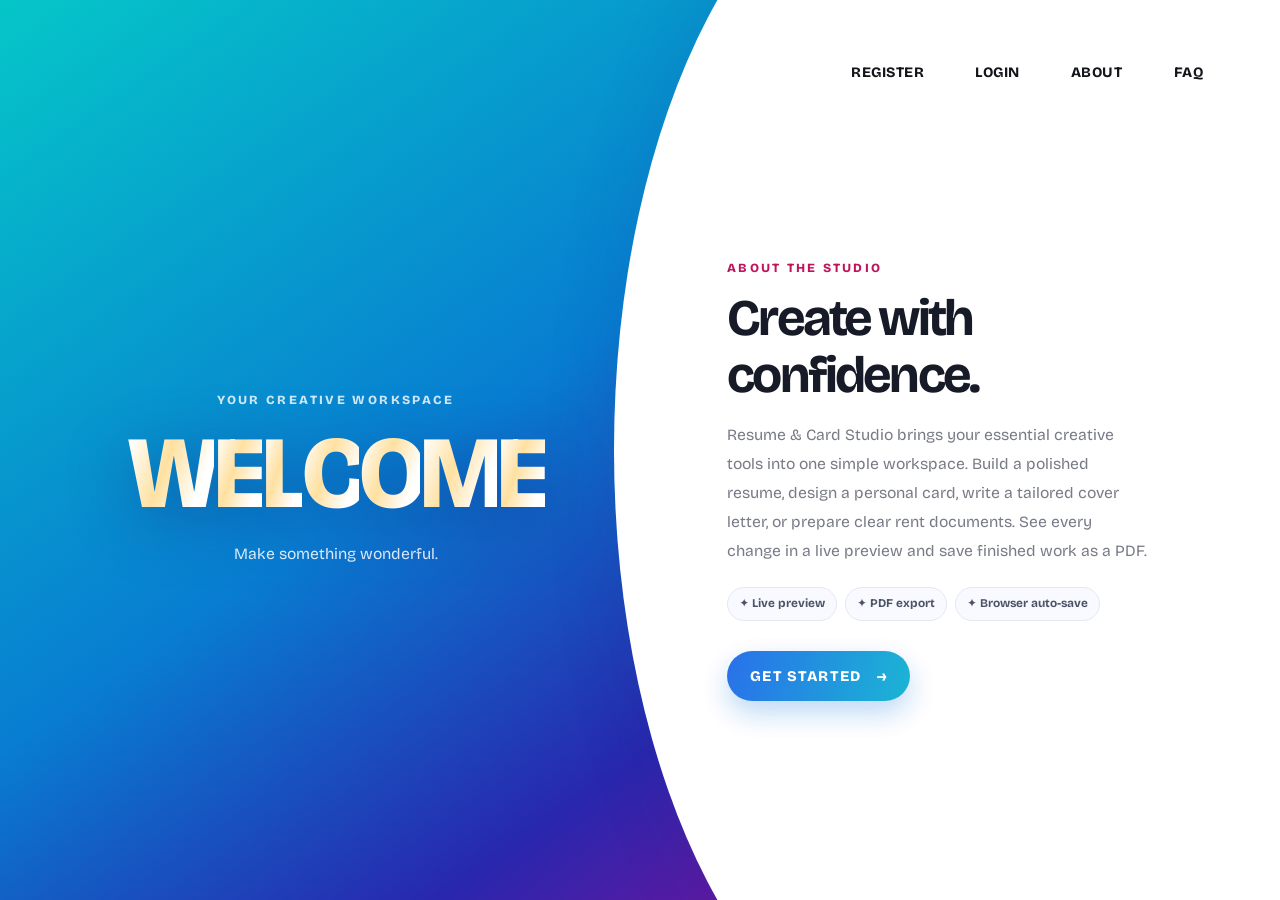
==== index.html @ 0c5e62a2 "Move resume preview above form on mobile" ====
<!DOCTYPE html>
<html lang="en">
<head>
<meta charset="utf-8">
<meta name="viewport" content="width=device-width, initial-scale=1, viewport-fit=cover">
<meta name="description" content="Make resumes, cards, rent receipts, electricity statements and rent agreements online, and save them as PDF."><link rel="manifest" href="manifest.json"><meta name="theme-color" content="#03040b"><link rel="icon" href="icons/icon-192.png"><script src="config.js"></script><title>Resume &amp; Card Studio</title>
<link rel="stylesheet" href="https://fonts.googleapis.com/css2?family=Bricolage+Grotesque:wght@400;600;800&family=Playfair+Display:ital,wght@1,600&display=swap">
<style>
:root{--bg:#eef2f6;--panel:#fff;--ink:#14213d;--mute:#5b6678;--line:#d5dce6;--acc:#2a5bd7;--accsoft:#e3ebfc;box-sizing:border-box;padding-top:env(safe-area-inset-top,0px);padding-bottom:env(safe-area-inset-bottom,0px)}
@media (prefers-color-scheme:dark){:root:not([data-theme="light"]){--bg:#0e1420;--panel:#172033;--ink:#e8edf6;--mute:#9aa6bb;--line:#2a3550;--acc:#7da2ff;--accsoft:#22305a}}
:root[data-theme="dark"]{--bg:#0e1420;--panel:#172033;--ink:#e8edf6;--mute:#9aa6bb;--line:#2a3550;--acc:#7da2ff;--accsoft:#22305a}
*{box-sizing:border-box}
html{scroll-padding-top:env(safe-area-inset-top,0px)}
body{margin:0;background:var(--bg);color:var(--ink);font-family:"Bricolage Grotesque",system-ui,sans-serif;line-height:1.5}
header{display:flex;flex-wrap:wrap;gap:12px;align-items:center;justify-content:space-between;padding:16px 20px}
h1{font-size:1.25rem;margin:0;font-weight:800}
.tabs{display:flex;gap:4px;background:var(--panel);padding:4px;border-radius:12px;border:1px solid var(--line)}
.tabs button{border:0;background:none;color:var(--mute);font:inherit;font-weight:600;padding:8px 16px;border-radius:9px;cursor:pointer}
.tabs button[aria-selected=true]{background:var(--acc);color:#fff}
main{display:grid;grid-template-columns:minmax(240px,340px) minmax(0,1fr);gap:20px;padding:0 20px 28px;align-items:start}
.form{position:sticky;top:12px;max-height:calc(100vh - 24px);overflow-y:auto}
@media(max-width:620px){main{grid-template-columns:1fr;padding:0 12px 20px}.form{position:static;max-height:none}}
.form{background:var(--panel);border:1px solid var(--line);border-radius:14px;padding:16px;display:grid;gap:10px}
label{font-size:.82rem;color:var(--mute);font-weight:600;display:grid;gap:4px}
input,textarea,select{font:inherit;color:var(--ink);background:var(--bg);border:1px solid var(--line);border-radius:8px;padding:8px 10px;width:100%}
textarea{min-height:76px;resize:vertical}
input:focus-visible,textarea:focus-visible,select:focus-visible,button:focus-visible{outline:2px solid var(--acc);outline-offset:1px}
.row{display:grid;grid-template-columns:1fr 1fr;gap:10px}
.sw{display:flex;gap:8px}
.sw button{width:30px;height:30px;border-radius:50%;border:2px solid var(--panel);box-shadow:0 0 0 1px var(--line);cursor:pointer}
.sw button[aria-pressed=true]{box-shadow:0 0 0 2px var(--ink)}
.go{border:0;background:var(--acc);color:#fff;font:inherit;font-weight:700;padding:11px;border-radius:10px;cursor:pointer}
.stage{display:grid;justify-items:center;gap:12px;overflow-x:auto}
.hint{font-size:.8rem;color:var(--mute);margin:0}
#resume{width:100%;max-width:640px;background:#fff;color:#1b2333;padding:36px 40px;box-shadow:0 2px 18px rgba(20,33,61,.18);min-height:760px;overflow-wrap:anywhere}
@media(max-width:900px){#resume{padding:24px 20px}#resume.bn .hd{margin:-24px -20px 8px;padding:22px 20px}#resume.sb{grid-template-columns:140px 1fr}}
#resume h2{margin:0;font-size:2rem;font-weight:800;color:var(--rc)}
#resume .t{margin:2px 0 6px;font-weight:600;color:#566176}
#resume .c{font-size:.82rem;color:#566176;border-bottom:3px solid var(--rc);padding-bottom:12px;margin-bottom:6px}
#resume h3{font-size:.95rem;color:var(--rc);margin:18px 0 6px;border-bottom:1px solid #d9dfe8;padding-bottom:3px}
#resume p,#resume li{font-size:.88rem;margin:0 0 3px}
#resume ul{margin:0;padding-left:18px}
.chips{display:flex;flex-wrap:wrap;gap:6px}.chips span{background:var(--rc);color:#fff;font-size:.78rem;padding:2px 10px;border-radius:99px}
#card{width:100%;display:grid;place-items:center;text-align:center;padding:28px;box-shadow:0 2px 18px rgba(20,33,61,.22);border-radius:6px;overflow:hidden;position:relative}
#card h2{margin:0 0 10px;font-size:clamp(1.5rem,5vw,2.4rem);line-height:1.1;font-weight:800}
#card p{margin:0;white-space:pre-line;font-size:1rem}
#card .by{margin-top:16px;font-weight:600}
#card::before{content:"";position:absolute;inset:10px;border:2px solid currentColor;opacity:.35;border-radius:3px;pointer-events:none}
#resume.sb{display:grid;grid-template-columns:190px 1fr;gap:24px;padding:0}
#resume.sb aside{background:var(--rc);color:#fff;padding:36px 18px}
#resume.sb aside h3{color:#fff;border-color:#fff6}
#resume.sb aside p,#resume.sb aside li{color:#fff;font-size:.8rem;word-break:break-word}
#resume.sb aside .chips span{background:#ffffff33}
#resume.sb>div{padding:36px 28px 36px 0}
#resume.bn .hd{background:var(--rc);margin:-36px -40px 8px;padding:30px 40px}
#resume.bn .hd h2,#resume.bn .hd .t,#resume.bn .hd p{color:#fff}
#resume.bn .hd p{font-size:.82rem;margin:0}
@media(max-width:560px){#resume.sb{grid-template-columns:1fr}#resume.sb>div{padding:0 20px 28px}}
.av{width:96px;height:96px;border-radius:20px;margin:0 auto 12px;display:grid;place-items:center;font-size:1.8rem;font-weight:800}
#auth{min-height:100vh;display:grid;place-items:center;padding:20px;position:relative;overflow:hidden;background:linear-gradient(150deg,#03040b,#0d1130 35%,#180a36 62%,#061c30 100%)}
#auth::before,#auth::after{content:"";position:absolute;border-radius:50%;filter:blur(90px);opacity:.55;animation:drift 14s ease-in-out infinite alternate}
#auth::before{width:380px;height:380px;background:#ff2bd6;top:-90px;left:-70px}
#auth::after{width:420px;height:420px;background:#00e5ff;bottom:-120px;right:-80px;animation-delay:-6s}
@keyframes drift{to{transform:translate(70px,50px) scale(1.15)}}
@media(prefers-reduced-motion:reduce){#auth::before,#auth::after{animation:none}}
#auth .box{width:100%;max-width:380px;position:relative;z-index:1;padding:32px 28px;border-radius:32px;color:#fff;background:linear-gradient(145deg,rgba(255,255,255,.3),rgba(255,255,255,.08));backdrop-filter:blur(28px) saturate(190%);-webkit-backdrop-filter:blur(28px) saturate(190%);border:1px solid rgba(0,240,255,.4);box-shadow:inset 0 1px 0 rgba(255,255,255,.6),inset 0 -1px 0 rgba(255,255,255,.12),0 0 50px rgba(255,43,214,.22),0 28px 60px rgba(5,3,20,.5)}
.seg{display:flex;gap:4px;padding:4px;margin:16px 0 4px;border-radius:14px;background:rgba(255,255,255,.1);border:1px solid rgba(255,255,255,.25)}
.segbtn{flex:1;border:0;background:none;color:rgba(255,255,255,.75);font:inherit;font-weight:700;padding:9px 0;border-radius:11px;cursor:pointer;transition:background .2s,color .2s,box-shadow .2s}
.segbtn[aria-selected=true]{background:#fff;color:#14213d;box-shadow:0 6px 16px rgba(0,0,0,.25)}
.segbtn:focus-visible{outline:2px solid #7cf8ff;outline-offset:2px}
.otp-step{display:grid;gap:10px;margin-top:14px}
.otp-h{margin:4px 0 0;font-size:1.25rem}
.otp-demo{font-size:.8rem;background:rgba(0,240,255,.12);border:1px solid rgba(0,240,255,.4);border-radius:14px;padding:10px 12px;line-height:1.5}
.otp-code{margin:6px 0 0;font-size:1.6rem;font-weight:800;letter-spacing:.3em;color:#7cf8ff;text-shadow:0 0 14px rgba(124,248,255,.7)}
#otpInput{letter-spacing:.5em;font-weight:800;text-align:center;font-size:1.1rem}
#otpResend:disabled{opacity:.55;cursor:default}
.otp-step.shakeb{animation:shk .45s}
.otp-step{overflow-wrap:anywhere;word-break:break-word}
#auth h1{margin-bottom:6px;color:#fff;text-shadow:0 0 18px rgba(255,255,255,.55)}
#glow{position:absolute;inset:0;pointer-events:none;background:radial-gradient(520px circle at var(--mx,50%) var(--my,35%),rgba(255,255,255,.3),rgba(125,162,255,.12) 40%,transparent 70%)}
#auth .orb{position:absolute;border-radius:50%;pointer-events:none;background:linear-gradient(145deg,rgba(255,255,255,.34),rgba(255,255,255,.04));-webkit-backdrop-filter:blur(10px);backdrop-filter:blur(10px);border:1px solid rgba(255,255,255,.32);box-shadow:inset 0 1px 0 rgba(255,255,255,.55),0 10px 40px rgba(10,20,60,.25);animation:floaty 9s ease-in-out infinite alternate}
#auth .o1{width:150px;height:150px;top:12%;left:14%}
#auth .o2{width:110px;height:110px;bottom:14%;left:26%;animation-delay:-3s}
#auth .o3{width:190px;height:190px;top:20%;right:12%;animation-delay:-6s}
@keyframes floaty{to{transform:translateY(-26px) translateX(10px)}}
#auth .box::before{content:"";position:absolute;inset:0;border-radius:inherit;pointer-events:none;background:linear-gradient(115deg,transparent 30%,rgba(255,255,255,.28) 48%,transparent 66%);background-size:250% 100%;animation:shine 6s linear infinite}
@keyframes shine{from{background-position:130% 0}to{background-position:-130% 0}}
#auth .box{box-shadow:inset 0 1px 0 rgba(255,255,255,.6),inset 0 -1px 0 rgba(255,255,255,.12),0 0 70px rgba(125,162,255,.35),0 24px 60px rgba(5,10,40,.45)}
@media(prefers-reduced-motion:reduce){#auth .orb,#auth .box::before{animation:none}}
#auth .hint,#auth label{color:rgba(255,255,255,.88)}
#auth .form{background:none;border:0;padding:0;position:static;max-height:none;overflow:visible}
#auth input{background:rgba(255,255,255,.16);border:1px solid rgba(255,255,255,.4);color:#fff;border-radius:14px;padding:11px 14px}
#auth input:focus-visible{outline:2px solid #fff;background:rgba(255,255,255,.26)}
#auth .go{background:rgba(255,255,255,.92);color:#14213d;border-radius:14px;padding:12px;box-shadow:0 6px 18px rgba(0,0,0,.2)}
#auth .tg{color:#fff;text-decoration:underline}
body.in #auth{display:none}
body:not(.in) header,body:not(.in) main,body:not(.in) #ft{display:none}
.tg{background:none;border:0;color:var(--acc);font:inherit;font-weight:600;cursor:pointer;padding:4px}
@media screen and (min-width:760px){
body.in{display:grid;grid-template-columns:190px minmax(0,1fr);align-items:start}
body.in header{position:sticky;top:0;height:100vh;flex-direction:column;flex-wrap:nowrap;align-items:stretch;justify-content:flex-start;gap:14px;background:var(--panel);border-right:1px solid var(--line);padding:22px 14px}
body.in header h1{font-size:1.1rem;margin-bottom:6px}
body.in .tabs{order:1;flex-direction:column;border:0;background:none;padding:0}
body.in .tabs button{text-align:left;padding:10px 14px}
body.in #who{order:2;margin-top:auto}
body.in #out{order:3}
body.in #bk{order:2}
body.in main{padding-top:20px}
}
#resume.ex,#resume.el{font-family:Georgia,"Times New Roman",serif}
#resume.bn.ex .hd{background:#0f1b33;border-bottom:4px solid #c9a24b}
#resume.ex h3{color:#8a6d1f;text-transform:uppercase;letter-spacing:.12em;font-size:.8rem;border-color:#c9a24b}
#resume.ex .chips span{background:none;color:#0f1b33;border:1px solid #c9a24b;border-radius:3px}
#resume.bn.el .hd{background:none;text-align:center;margin:0 0 6px;padding:0 0 14px;border-bottom:1px solid #1b2333}
#resume.bn.el .hd h2,#resume.bn.el .hd .t,#resume.bn.el .hd p{color:#1b2333}
#resume.bn.el .hd h2{font-weight:400;letter-spacing:.18em;text-transform:uppercase;font-size:1.8rem}
#resume.el h3{text-align:center;text-transform:uppercase;letter-spacing:.2em;font-size:.75rem;color:#1b2333;border:0;border-top:1px solid #d9dfe8;padding-top:10px}
#resume.el .chips{justify-content:center}
#resume.cr aside{background:linear-gradient(170deg,#0b1020,var(--rc))}
#resume.cr>div h2{font-size:2.1rem}
body.in{background:radial-gradient(rgba(0,240,255,.14) 1px,transparent 1px) 0 0/26px 26px,linear-gradient(150deg,#03040b,#0d1130 35%,#180a36 62%,#061c30 100%) fixed;color:#fff}
body.in::before,body.in::after{content:"";position:fixed;border-radius:50%;filter:blur(95px);opacity:.5;z-index:0;pointer-events:none;animation:drift 14s ease-in-out infinite alternate}
body.in::before{width:380px;height:380px;background:#ff2bd6;top:-100px;left:18%}
body.in::after{width:420px;height:420px;background:#00e5ff;bottom:-120px;right:-60px;animation-delay:-6s}
body.in header,body.in main{position:relative;z-index:1}
body.in header{background:rgba(255,255,255,.1);-webkit-backdrop-filter:blur(22px) saturate(160%);backdrop-filter:blur(22px) saturate(160%);border-right:1px solid rgba(255,255,255,.28)}
body.in h1{color:#fff;text-shadow:0 0 16px rgba(255,255,255,.45)}
body.in .form{background:linear-gradient(145deg,rgba(255,255,255,.22),rgba(255,255,255,.07));border:1px solid rgba(255,255,255,.35);border-radius:22px;box-shadow:inset 0 1px 0 rgba(255,255,255,.5),0 18px 50px rgba(5,10,40,.35);-webkit-backdrop-filter:blur(22px) saturate(170%);backdrop-filter:blur(22px) saturate(170%)}
body.in label,body.in .hint{color:rgba(255,255,255,.88)}
body.in .form input,body.in .form textarea,body.in .form select{background:rgba(255,255,255,.14);border:1px solid rgba(255,255,255,.35);color:#fff;border-radius:12px}
body.in .form select option,body.in .form optgroup{color:#14213d}
body.in .form input:focus-visible,body.in .form textarea:focus-visible,body.in .form select:focus-visible{outline:2px solid #fff;background:rgba(255,255,255,.24)}
body.in .go{background:rgba(255,255,255,.92);color:#14213d;border-radius:12px;box-shadow:0 6px 18px rgba(0,0,0,.2)}
body.in .tabs{background:rgba(255,255,255,.14);border:1px solid rgba(255,255,255,.3);border-radius:14px}
body.in .tabs button{color:rgba(255,255,255,.82)}
body.in .tabs button[aria-selected=true]{background:#fff;color:#14213d;box-shadow:0 4px 14px rgba(0,0,0,.25)}
body.in .sw button{border-color:rgba(255,255,255,.7)}
body.in .sw button[aria-pressed=true]{box-shadow:0 0 0 3px #fff}
body.in #resume,body.in #card{box-shadow:0 24px 70px rgba(5,10,40,.5),0 0 0 1px rgba(255,255,255,.3)}
@media(prefers-reduced-motion:reduce){body.in::before,body.in::after{animation:none}}
@media print{body.in{background:#fff!important}body.in::before,body.in::after{display:none}}
#home{padding:28px 20px;max-width:940px;margin:0 auto;width:100%;position:relative;z-index:1;grid-column:1/-1}
#home .home-banner{position:relative;isolation:isolate;overflow:hidden;margin:0 0 20px;padding:24px 28px;border-radius:24px;background:linear-gradient(110deg,rgba(116,12,34,.72),rgba(56,12,28,.66) 58%,rgba(255,88,58,.18));border:1px solid rgba(255,115,132,.42);box-shadow:inset 0 1px 0 rgba(255,255,255,.2),0 18px 44px rgba(8,2,10,.24);-webkit-backdrop-filter:blur(16px);backdrop-filter:blur(16px)}
#home .home-banner::after{content:"";position:absolute;z-index:-1;width:210px;height:210px;right:-70px;top:-110px;border-radius:50%;background:rgba(255,60,92,.26);filter:blur(32px)}
#home .home-kicker{margin:0 0 7px;color:#ffb5b7;font-size:.72rem;font-weight:800;letter-spacing:.18em;text-transform:uppercase}
#home h2{font-size:clamp(1.5rem,4vw,2.2rem);margin:0 0 4px;font-weight:800;color:#fff;text-shadow:0 0 18px rgba(255,255,255,.24)}
#home .hp{margin:0;color:rgba(255,255,255,.88)}
.hc{display:grid;grid-template-columns:repeat(auto-fit,minmax(240px,1fr));gap:18px}
.hcard{display:block;text-decoration:none;color:#fff;padding:30px 26px;border-radius:26px;background:linear-gradient(145deg,rgba(255,255,255,.26),rgba(255,255,255,.07));border:1px solid rgba(255,255,255,.38);box-shadow:inset 0 1px 0 rgba(255,255,255,.55),0 20px 55px rgba(5,10,40,.4);-webkit-backdrop-filter:blur(22px) saturate(170%);backdrop-filter:blur(22px) saturate(170%);transition:transform .2s,box-shadow .2s}
.hcard:hover,.hcard:focus-visible{transform:translateY(-6px);box-shadow:inset 0 1px 0 rgba(255,255,255,.7),0 0 60px rgba(125,162,255,.45),0 26px 60px rgba(5,10,40,.45);outline:2px solid #fff}
.hcard .ic{font-size:2.8rem;display:block;margin-bottom:10px}
.hcard b{font-size:1.35rem;display:block;margin-bottom:6px}
.hcard .d{font-size:.92rem;opacity:.92}
.hcard .go2{display:inline-block;margin-top:18px;padding:9px 18px;border-radius:12px;background:#fff;color:#14213d;font-weight:700;font-size:.9rem}
body:not(.in) #home{display:none}
#welcome{position:fixed;inset:0;z-index:50;display:grid;place-items:center;text-align:center;overflow:hidden;color:#fff;background:linear-gradient(150deg,#03040b,#0d1130 35%,#180a36 62%,#061c30 100%)}
#welcome::before,#welcome::after{content:"";position:absolute;border-radius:50%;filter:blur(90px);opacity:.55;animation:drift 14s ease-in-out infinite alternate}
#welcome::before{width:400px;height:400px;background:#ff2bd6;top:-100px;left:-60px}
#welcome::after{width:440px;height:440px;background:#00e5ff;bottom:-130px;right:-80px;animation-delay:-6s}
body.wd #welcome{display:none}
body:not(.wd) #auth{display:none}
.wc{position:relative;z-index:1;padding:20px}
.wk{margin:0;font-family:"Playfair Display",Georgia,serif;font-style:italic;font-size:1.2rem;letter-spacing:.25em;opacity:0;animation:fadeup .8s .1s forwards}
.wl{margin:8px 0;font-family:"Bricolage Grotesque",system-ui,sans-serif;font-weight:800;font-size:clamp(2.6rem,12vw,6.5rem);letter-spacing:.12em;line-height:1.1;filter:drop-shadow(0 0 26px rgba(160,190,255,.65))}
.wl span{display:inline-block;opacity:0;background:linear-gradient(100deg,#fff 20%,#ff7bf0 45%,#7cf8ff 70%,#fff);background-size:220% 100%;-webkit-background-clip:text;background-clip:text;color:transparent;animation:rise 1.1s calc(var(--i)*.18s + .4s) cubic-bezier(.2,.8,.2,1) forwards,sheen 4s linear infinite}
@keyframes rise{from{opacity:0;transform:translateY(46px) scale(.7);filter:blur(12px)}to{opacity:1;transform:none;filter:none}}
@keyframes sheen{to{background-position:-220% 0}}
@keyframes fadeup{from{opacity:0;transform:translateY(14px)}to{opacity:.92;transform:none}}
.ws{margin:0;font-family:"Playfair Display",Georgia,serif;font-style:italic;font-size:clamp(1.1rem,3.5vw,1.8rem);opacity:0;animation:fadeup 1s 2s forwards}
.wgo{margin-top:28px;padding:14px 36px;border-radius:99px;font:inherit;font-weight:800;letter-spacing:.18em;color:#14213d;background:rgba(255,255,255,.92);border:0;cursor:pointer;box-shadow:0 0 40px rgba(160,190,255,.55);opacity:0;animation:fadeup .8s 2.8s forwards,pulse 2.4s 3.8s ease-in-out infinite}
.wgo:focus-visible{outline:3px solid #fff;outline-offset:3px}
@media(prefers-reduced-motion:reduce){.wl span,.wk,.ws,.wgo,#welcome::before,#welcome::after{animation:none;opacity:1}}
#am{margin:0}
#am:not(:empty){padding:10px 12px;border-radius:12px;font-weight:600;color:#fff;background:rgba(255,70,95,.28);border:1px solid rgba(255,150,160,.75);box-shadow:0 0 22px rgba(255,70,95,.3)}
#am:not(:empty)::before{content:"⚠  "}
#am.ok:not(:empty){background:rgba(40,210,150,.25);border-color:rgba(130,255,200,.75);box-shadow:0 0 22px rgba(40,210,150,.3)}
#am.ok:not(:empty)::before{content:"✓  "}
#auth input.bad{border-color:#ff8a95;box-shadow:0 0 0 3px rgba(255,90,110,.35)}
#auth .box.shake{animation:shk .45s}
@keyframes shk{20%{transform:translateX(-10px)}40%{transform:translateX(9px)}60%{transform:translateX(-6px)}80%{transform:translateX(4px)}}
@keyframes pulse{50%{box-shadow:0 0 75px rgba(160,190,255,.95)}}
#mo{position:fixed;top:calc(12px + env(safe-area-inset-top,0px));left:12px;z-index:30;display:none;width:42px;height:42px;border-radius:12px;border:1px solid rgba(255,255,255,.4);background:rgba(255,255,255,.18);-webkit-backdrop-filter:blur(14px);backdrop-filter:blur(14px);color:#fff;font-size:1.2rem;cursor:pointer;box-shadow:0 8px 24px rgba(5,10,40,.35)}
body.in.sbc #mo{display:block}
#mc{background:none;border:1px solid rgba(255,255,255,.4);color:#fff;border-radius:10px;cursor:pointer;padding:5px 10px;font:inherit;font-size:.82rem}
body.in.sbc main{padding-top:68px}
@media screen and (min-width:760px){
body.in{transition:grid-template-columns .35s ease}
body.in header{overflow:hidden;white-space:nowrap;transition:transform .35s ease,visibility 0s}
body.in.sbc{grid-template-columns:0 minmax(0,1fr)}
body.in.sbc header{transform:translateX(-100%);visibility:hidden;transition:transform .35s ease,visibility 0s .35s}
}
@media(max-width:759px){body.in.sbc header{display:none}}
#ex{min-height:200px}
#auth .gbtn{display:flex;align-items:center;justify-content:center;gap:10px;background:rgba(255,255,255,.16);border:1px solid rgba(255,255,255,.45);color:#fff;font:inherit;font-weight:700;padding:10px;border-radius:14px;cursor:pointer}
#auth .gbtn:hover{background:rgba(255,255,255,.28)}
#auth .gbtn svg{width:24px;height:24px;background:#fff;border-radius:50%;padding:3px}
.pic{width:104px;height:104px;border-radius:14px;object-fit:cover;border:3px solid var(--rc,#fff);float:right;margin:0 0 8px 12px}
#resume .c{clear:both}
#resume.sb aside .pic{float:none;display:block;margin:0 auto 14px;border-color:#fff;width:130px;height:130px}
#resume.bn .hd{display:flow-root}
#resume.bn .hd .pic{border-color:#fff}
#resume.el .pic{float:none;display:block;margin:0 auto 10px}
#resume.ex .pic{border-color:#c9a24b}
body.in #hp{order:2}
#help{position:fixed;inset:0;z-index:60;display:grid;place-items:center;padding:20px;background:rgba(5,10,30,.55);-webkit-backdrop-filter:blur(8px);backdrop-filter:blur(8px)}
#help .hb{position:relative;width:100%;max-width:400px;display:grid;gap:12px;padding:26px 22px;border-radius:24px;color:#fff;background:linear-gradient(145deg,rgba(30,70,80,.88),rgba(20,40,60,.9));border:1px solid rgba(255,255,255,.35);box-shadow:0 24px 70px rgba(0,0,0,.5)}
#help h2{margin:0}#help p{margin:0;opacity:.9}
#help label{color:rgba(255,255,255,.9)}
#help textarea{background:rgba(255,255,255,.14);border:1px solid rgba(255,255,255,.4);color:#fff;border-radius:12px}
#help .hl{display:block;padding:11px 14px;border-radius:14px;color:#fff;text-decoration:none;font-weight:700;background:rgba(255,255,255,.16);border:1px solid rgba(255,255,255,.4);overflow-wrap:anywhere}
#help .hl:hover,#help .hl:focus-visible{background:rgba(255,255,255,.3);outline:2px solid #fff}
#help .go{background:#fff;color:#14213d;border-radius:12px}
#hx{position:absolute;top:10px;right:12px;background:none;border:0;color:#fff;font-size:1.2rem;cursor:pointer}
.rx{position:absolute;top:-6px;right:4px;font-size:1.55rem;line-height:1;pointer-events:none;animation:bob 2.2s ease-in-out infinite;filter:drop-shadow(0 2px 6px rgba(0,0,0,.35))}
@keyframes bob{50%{transform:translateY(-4px)}}
@media(prefers-reduced-motion:reduce){.rx{animation:none}}
.pb{display:flex;gap:12px;align-items:center}
.pbox{flex:none;width:96px;height:96px;border-radius:20px;border:2px dashed var(--line);display:grid;place-items:center;text-align:center;cursor:pointer;overflow:hidden;font-size:1.8rem;background:center/cover no-repeat;transition:transform .2s}
.pbox small{display:block;font-size:.7rem;font-weight:600}
.pbox:hover,.pbox.dr,.pbox:focus-visible{transform:scale(1.05);border-color:var(--acc);outline:none}
.pbt{display:grid;gap:6px;font-size:.85rem}
body.in .pbox{border-color:rgba(255,255,255,.6);background-color:rgba(255,255,255,.12);color:#fff}
.pic.ph{display:grid;place-items:center;border:2px dashed #aab4c6;color:#6b7690;font-size:1.8rem;cursor:pointer;background:#f3f5f9}
@media print{.pic.ph{display:none}}
.pw{position:relative;display:block}
#auth .pw input{padding-right:52px}
#eye{position:absolute;top:50%;right:6px;transform:translateY(-50%);width:36px;height:36px;border-radius:50%;border:1px solid rgba(255,255,255,.55);cursor:pointer;display:grid;place-items:center;color:#fff;background:linear-gradient(145deg,rgba(255,255,255,.38),rgba(255,255,255,.1));box-shadow:inset 0 1px 0 rgba(255,255,255,.6),0 4px 12px rgba(5,10,40,.3);transition:box-shadow .25s,background .25s}
#eye svg{width:20px;height:20px;fill:none;stroke:currentColor;stroke-width:1.9;stroke-linecap:round;stroke-linejoin:round}
#eye .sl{stroke-dasharray:24;stroke-dashoffset:24;transition:stroke-dashoffset .3s}
#eye:hover{box-shadow:inset 0 1px 0 rgba(255,255,255,.7),0 0 16px rgba(255,255,255,.55)}
#eye:focus-visible{outline:2px solid #fff;outline-offset:2px}
#eye[aria-pressed=true]{background:linear-gradient(145deg,#7cf8ff,#ff2bd6);color:#0a0614;box-shadow:0 0 18px rgba(182,255,59,.6)}
#eye[aria-pressed=true] .sl{stroke-dashoffset:0}
#auth input::placeholder{color:rgba(255,255,255,.55)}
body.in #who{white-space:normal;overflow-wrap:anywhere}
#intro{position:fixed;inset:0;z-index:100;display:grid;place-content:center;justify-items:center;gap:24px;color:#fff;background:radial-gradient(circle at 50% 45%,#1c0e3e,#03040b 72%);animation:iris 1s cubic-bezier(.7,0,.3,1) 2.3s forwards}
@keyframes iris{from{clip-path:inset(0 0 0 0)}to{clip-path:inset(0 100% 0 0)}}
#intro.gone{display:none}
.ig{position:relative;width:132px;height:132px;display:grid;place-items:center}
.ir{position:absolute;inset:0;width:100%;height:100%;transform:rotate(-90deg);filter:drop-shadow(0 0 10px rgba(0,240,255,.8))}
.ir circle{fill:none;stroke:#00f0ff;stroke-width:4;stroke-linecap:round;stroke-dasharray:327;stroke-dashoffset:327;animation:draw 1.7s cubic-bezier(.6,0,.2,1) .1s forwards}
@keyframes draw{to{stroke-dashoffset:0}}
.ie{font-size:2.3rem;letter-spacing:.1em;animation:pop .9s cubic-bezier(.2,1.4,.4,1) .35s backwards}
@keyframes pop{0%{transform:scale(.3) translateY(26px);opacity:0;filter:blur(6px)}70%{transform:scale(1.12) translateY(-5px);opacity:1;filter:blur(0)}100%{transform:scale(1) translateY(0)}}
.rp{position:absolute;inset:6px;border-radius:50%;border:2px solid rgba(0,240,255,.7);animation:ripple 1.9s ease-out infinite}
.r2{animation-delay:.6s}.r3{animation-delay:1.2s}
@keyframes ripple{from{transform:scale(.8);opacity:.9}to{transform:scale(2.3);opacity:0}}
.it{margin:0;font-weight:800;font-size:1.25rem;animation:tin 1.6s cubic-bezier(.2,.8,.2,1) .4s backwards}
@keyframes tin{from{opacity:0;letter-spacing:.7em;filter:blur(8px)}}
.ib{width:190px;height:4px;border-radius:9px;background:rgba(255,255,255,.15);overflow:hidden}
.ib i{display:block;height:100%;width:100%;border-radius:9px;background:linear-gradient(90deg,#00f0ff,#ff2bd6,#7c4dff,#00f0ff);background-size:300% 100%;transform-origin:left;animation:fill 2.2s cubic-bezier(.5,0,.2,1) forwards,shiftbar 1.6s linear infinite}
@keyframes shiftbar{to{background-position:-300% 0}}
@keyframes fill{from{transform:scaleX(0)}}
body:not(.ready) #welcome .wc *{animation-play-state:paused}
#welcome.wx{animation:wout .55s ease-in forwards}
@keyframes wout{to{opacity:0;transform:scale(1.18);filter:blur(12px)}}
#auth.open .box{transform-origin:center;animation:boxin .78s cubic-bezier(.2,.85,.22,1) both}
@keyframes boxin{0%{opacity:0;clip-path:inset(0 48% 0 48% round 32px);transform:perspective(900px) rotateY(-12deg) translateY(18px) scale(.94);filter:blur(8px)}55%{opacity:1;filter:blur(0)}100%{opacity:1;clip-path:inset(0 0 0 0 round 32px);transform:perspective(900px) rotateY(0) translateY(0) scale(1);filter:blur(0)}}
body.in main,body.in #home{animation:pagein .6s cubic-bezier(.2,.8,.2,1) both}
@keyframes pagein{from{opacity:0;transform:translateY(24px)}}
@media(prefers-reduced-motion:reduce){#intro{display:none}}
#hii{position:fixed;inset:0;z-index:70;display:grid;place-items:center;padding:20px;background:rgba(5,10,30,.38);-webkit-backdrop-filter:blur(4px);backdrop-filter:blur(4px)}
#hii .hh{text-align:center;padding:28px 40px 26px;border-radius:28px;color:#fff;background:linear-gradient(145deg,rgba(255,255,255,.3),rgba(255,255,255,.1)),rgba(20,60,70,.6);border:1px solid rgba(255,255,255,.45);box-shadow:inset 0 1px 0 rgba(255,255,255,.6),0 0 70px rgba(0,240,255,.35),0 24px 60px rgba(5,10,40,.5);animation:hipop .65s cubic-bezier(.2,1.5,.4,1) both}
#hii h2{margin:6px 0 2px;font-size:clamp(1.6rem,6vw,2.2rem);font-weight:800}
#hii p{margin:0 0 16px;opacity:.9}
#hii .go{background:#fff;color:#14213d;border-radius:99px;padding:10px 26px;font-weight:800}
#hii .wave{display:inline-block;font-size:3.4rem;transform-origin:70% 70%;animation:wave 1.3s ease-in-out .5s 2}
#hii.out .hh{animation:hiout .3s ease-in forwards}
@keyframes hipop{from{opacity:0;transform:scale(.4) translateY(40px)}}
@keyframes hiout{to{opacity:0;transform:scale(.8) translateY(-20px)}}
@keyframes wave{0%,60%,100%{transform:rotate(0)}10%{transform:rotate(16deg)}20%{transform:rotate(-10deg)}30%{transform:rotate(16deg)}40%{transform:rotate(-6deg)}50%{transform:rotate(12deg)}}
@media(prefers-reduced-motion:reduce){#hii .hh,#hii .wave{animation:none}}
#fR{gap:14px;padding:18px 16px}
#fR .pg{display:grid;grid-template-columns:1fr auto;gap:6px 10px;align-items:center;font-size:.8rem;font-weight:700;color:#fff}
#fR .pgbar{grid-column:1/-1;height:8px;border-radius:9px;background:rgba(255,255,255,.18);overflow:hidden;display:block}
#fR .pgbar u{display:block;height:100%;width:0;border-radius:9px;text-decoration:none;background:linear-gradient(90deg,#00f0ff,#ff2bd6,#7c4dff);transition:width .5s cubic-bezier(.2,.8,.2,1);box-shadow:0 0 12px rgba(0,240,255,.8)}
#fR .sec{display:flex;align-items:center;gap:10px;margin:10px 0 0;font-size:.74rem;letter-spacing:.14em;text-transform:uppercase;font-weight:800;color:#fff}
#fR .sec i{font-style:normal;flex:none;width:26px;height:26px;border-radius:9px;display:grid;place-items:center;background:linear-gradient(135deg,#00f0ff,#ff2bd6);color:#0a0614;box-shadow:0 4px 12px rgba(255,43,214,.45)}
#fR .sec::after{content:"";flex:1;height:1px;background:linear-gradient(90deg,rgba(255,255,255,.55),transparent)}
body.in #fR input:not([type=file]),body.in #fR textarea,body.in #fR select{background:rgba(255,255,255,.1);border:0;border-bottom:2px solid rgba(255,255,255,.35);border-radius:12px 12px 4px 4px;padding:11px 12px;box-shadow:inset 0 2px 8px rgba(0,0,0,.18);transition:border-color .25s,box-shadow .25s,background .25s,transform .2s}
body.in #fR input:not([type=file]):focus-visible,body.in #fR textarea:focus-visible,body.in #fR select:focus-visible{outline:none;background:rgba(255,255,255,.2);border-bottom-color:#00f0ff;box-shadow:inset 0 2px 8px rgba(0,0,0,.12),0 8px 22px rgba(0,240,255,.3);transform:translateY(-2px)}
body.in #fR label{font-size:.8rem;letter-spacing:.03em;transition:color .2s}
body.in #fR label:focus-within{color:#7cf8ff}
#resume.tl{font-family:inherit}
#resume.bn.tl .hd{background:none;margin:0 0 6px;padding:0 0 12px;border-bottom:3px solid var(--rc)}
#resume.bn.tl .hd h2{color:var(--rc)}
#resume.bn.tl .hd .t,#resume.bn.tl .hd p{color:#566176}
#resume.tl h3{border:0;margin-left:0;padding-left:20px;position:relative}
#resume.tl h3::before{content:"";position:absolute;left:0;top:50%;width:12px;height:12px;margin-top:-6px;border-radius:50%;background:var(--rc);box-shadow:0 0 0 4px #fff,0 0 0 6px var(--rc)}
#resume.tl ul{list-style:none;margin:0 0 0 5px;padding:0 0 4px 20px;border-left:2px solid var(--rc)}
#resume.tl li{position:relative}
#resume.tl li::before{content:"";position:absolute;left:-25px;top:.55em;width:8px;height:8px;border-radius:50%;background:#fff;border:2px solid var(--rc)}
#resume.tl .chips,#resume.tl>p{margin-left:5px;padding-left:20px}
#resume.tl .hd p{margin-left:0;padding-left:0}
#resume.bn.cp .hd{padding:20px 40px;margin-bottom:12px}
#resume.cp p,#resume.cp li{font-size:.8rem}
#resume .cols{column-count:2;column-gap:28px}
#resume .cols h3{margin-top:12px;break-after:avoid}
#resume .cols ul,#resume .cols .chips{break-inside:avoid}
#resume.bn.bd .hd{background:#111;border-left:16px solid var(--rc)}
#resume.bd .hd h2{font-size:2.5rem;text-transform:uppercase;letter-spacing:.04em;line-height:1.05}
#resume.bd h3{display:inline-block;background:var(--rc);color:#fff;border:0;padding:2px 12px;border-radius:3px;margin-top:16px}
#card.l-modern{text-align:left;place-items:center start;padding:28px 28px 28px 50px}
#card.l-modern::before{inset:0 auto 0 0;width:16px;border:0;border-radius:0;background:currentColor;opacity:.9}
#card.l-ribbon::before{display:none}
#card.l-ribbon::after{content:"";position:absolute;top:0;left:0;right:0;height:24%;background:currentColor;opacity:.2}
#card.l-circles::before{inset:auto;top:-20%;right:-14%;width:62%;aspect-ratio:1;border:0;border-radius:50%;background:currentColor;opacity:.13}
#card.l-circles::after{content:"";position:absolute;bottom:-14%;left:-10%;width:42%;aspect-ratio:1;border-radius:50%;background:currentColor;opacity:.1}
#card>div{position:relative;z-index:1}
#fC{gap:14px;padding:18px 16px}
#fC .pg{display:grid;grid-template-columns:1fr auto;gap:6px 10px;align-items:center;font-size:.8rem;font-weight:700;color:#fff}
#fC .pgbar{grid-column:1/-1;height:8px;border-radius:9px;background:rgba(255,255,255,.18);overflow:hidden;display:block}
#fC .pgbar u{display:block;height:100%;width:0;border-radius:9px;text-decoration:none;background:linear-gradient(90deg,#00f0ff,#ff2bd6,#7c4dff);transition:width .5s cubic-bezier(.2,.8,.2,1);box-shadow:0 0 12px rgba(0,240,255,.8)}
#fC .sec{display:flex;align-items:center;gap:10px;margin:10px 0 0;font-size:.74rem;letter-spacing:.14em;text-transform:uppercase;font-weight:800;color:#fff}
#fC .sec i{font-style:normal;flex:none;width:26px;height:26px;border-radius:9px;display:grid;place-items:center;background:linear-gradient(135deg,#00f0ff,#ff2bd6);color:#0a0614;box-shadow:0 4px 12px rgba(255,43,214,.45)}
#fC .sec::after{content:"";flex:1;height:1px;background:linear-gradient(90deg,rgba(255,255,255,.55),transparent)}
body.in #fC input,body.in #fC textarea,body.in #fC select{background:rgba(255,255,255,.1);border:0;border-bottom:2px solid rgba(255,255,255,.35);border-radius:12px 12px 4px 4px;padding:11px 12px;box-shadow:inset 0 2px 8px rgba(0,0,0,.18);transition:border-color .25s,box-shadow .25s,background .25s,transform .2s}
body.in #fC input:focus-visible,body.in #fC textarea:focus-visible,body.in #fC select:focus-visible{outline:none;background:rgba(255,255,255,.2);border-bottom-color:#00f0ff;box-shadow:inset 0 2px 8px rgba(0,0,0,.12),0 8px 22px rgba(0,240,255,.3);transform:translateY(-2px)}
body.in #fC label{font-size:.8rem;letter-spacing:.03em;transition:color .2s}
body.in #fC label:focus-within{color:#7cf8ff}
#hf{position:fixed;right:16px;bottom:calc(16px + env(safe-area-inset-bottom,0px));z-index:25;display:none;padding:11px 18px;border-radius:99px;border:1px solid rgba(255,255,255,.5);cursor:pointer;font:inherit;font-weight:700;color:#fff;background:linear-gradient(145deg,rgba(255,255,255,.34),rgba(255,255,255,.12));-webkit-backdrop-filter:blur(14px);backdrop-filter:blur(14px);box-shadow:inset 0 1px 0 rgba(255,255,255,.6),0 10px 30px rgba(5,10,40,.4);animation:bob 2.6s ease-in-out infinite}
@media(max-width:680px){
#hf{right:14px;bottom:calc(14px + env(safe-area-inset-bottom,0px));width:50px;height:50px;padding:0;border-radius:50%;font-size:0;display:none}
#hf::before{content:"💬";font-size:1.3rem}
body.in.wd #hf{display:flex;align-items:center;justify-content:center}
#fR,#fC,#fD{padding-bottom:78px}
#home{padding-bottom:78px}
}
@media(max-width:620px){body.in main:has(#fR:not(.hide)) .stage{order:-1}}
body.in.wd #hf{display:block}
#hf:hover,#hf:focus-visible{box-shadow:0 0 28px rgba(255,255,255,.55),0 10px 30px rgba(5,10,40,.4);outline:none}
@media print{#hf{display:none}}
.ub{flex:none;width:46px;height:46px;border-radius:14px;display:grid;place-items:center;font-weight:800;font-size:1.2rem;color:#fff;background:linear-gradient(135deg,var(--u1,#00f0ff),var(--u2,#7c4dff));background-size:cover;background-position:center;border:2px solid rgba(255,255,255,.65);box-shadow:0 6px 16px rgba(5,10,40,.4),inset 0 1px 0 rgba(255,255,255,.5)}
body.in #ub{order:2;margin-top:auto}
body.in #who{margin-top:0;color:#fff;font-weight:600;font-size:.82rem}
body.in header h1{white-space:normal}
#doc{width:100%;max-width:640px;background:#fff;color:#1b2333;padding:44px 48px;box-shadow:0 24px 70px rgba(5,10,40,.5),0 0 0 1px rgba(255,255,255,.3);min-height:760px;font-family:Georgia,"Times New Roman",serif;overflow-wrap:anywhere}
#doc .dt{margin:0 0 4px;text-align:center;font-size:1.6rem;letter-spacing:.1em;text-transform:uppercase;border-bottom:3px double #1b2333;padding-bottom:10px}
#doc .dd{text-align:center;color:#566176;margin:8px 0 18px;font-size:.9rem}
#doc .dbody{font-size:.95rem;line-height:1.7;margin:12px 0}
#doc .note{font-size:.78rem;color:#7a5200;background:#fff7e0;border-left:4px solid #e0a82e;padding:6px 10px;margin:10px 0}
#doc table{width:100%;border-collapse:collapse;margin:16px 0;font-size:.9rem}
#doc th,#doc td{border:1px solid #c9d1de;padding:8px 10px;text-align:left}
#doc th{background:#eef2f8}
#doc td:last-child,#doc th:last-child{text-align:right}
#doc .tt td{font-weight:700;background:#f6f8fc}
#doc .cl{font-size:.9rem;line-height:1.7;padding-left:20px}
#doc .sg{margin-top:56px;text-align:right;font-size:.9rem}
#doc .sg2{display:flex;justify-content:space-between;gap:20px;margin-top:56px;font-size:.9rem}
#doc .sl2{width:180px;border-top:1px solid #1b2333;margin:0 0 6px auto}
#doc .sg2 .sl2{margin:0 0 6px 0}
@media print{#doc{box-shadow:none!important}}
#letter{width:100%;max-width:640px;min-height:760px;padding:48px;color:#1b2333;background:#fff;box-shadow:0 24px 70px rgba(5,10,40,.5),0 0 0 1px rgba(255,255,255,.3);font-family:Georgia,"Times New Roman",serif;overflow-wrap:anywhere}
#letter .ltitle{text-align:center;font-size:1.5rem;letter-spacing:.12em;text-transform:uppercase;border-bottom:3px double #a51d38;padding-bottom:12px;color:#71152b}
#letter .lmeta{margin:20px 0 32px;line-height:1.7}
#letter .lbody{white-space:pre-line;line-height:1.85;margin-top:22px}
#letter .lsign{margin-top:34px;line-height:1.8}
@media(max-width:700px){#letter{padding:28px 22px;min-height:680px}}
@media print{#letter{box-shadow:none!important}}
#fD{gap:14px;padding:18px 16px}
#fD .sec{display:flex;align-items:center;gap:10px;margin:10px 0 0;font-size:.74rem;letter-spacing:.14em;text-transform:uppercase;font-weight:800;color:#fff}
#fD .sec i{font-style:normal;flex:none;width:26px;height:26px;border-radius:9px;display:grid;place-items:center;background:linear-gradient(135deg,#00f0ff,#ff2bd6);color:#0a0614;box-shadow:0 4px 12px rgba(255,43,214,.45)}
#fD .sec::after{content:"";flex:1;height:1px;background:linear-gradient(90deg,rgba(255,255,255,.55),transparent)}
body.in #fD input,body.in #fD textarea,body.in #fD select{background:rgba(255,255,255,.1);border:0;border-bottom:2px solid rgba(255,255,255,.35);border-radius:12px 12px 4px 4px;padding:11px 12px;box-shadow:inset 0 2px 8px rgba(0,0,0,.18);transition:border-color .25s,box-shadow .25s,background .25s,transform .2s}
body.in #fD input:focus-visible,body.in #fD textarea:focus-visible,body.in #fD select:focus-visible{outline:none;background:rgba(255,255,255,.2);border-bottom-color:#00f0ff;box-shadow:inset 0 2px 8px rgba(0,0,0,.12),0 8px 22px rgba(0,240,255,.3);transform:translateY(-2px)}
body.in #fD label{font-size:.8rem;letter-spacing:.03em;transition:color .2s}
body.in #fD label:focus-within{color:#7cf8ff}
.corner{position:absolute;top:calc(14px + env(safe-area-inset-top,0px));right:16px;z-index:5;padding:9px 22px;border-radius:99px;border:1px solid rgba(255,255,255,.55);background:linear-gradient(145deg,rgba(255,255,255,.34),rgba(255,255,255,.1));color:#fff;font:inherit;font-weight:700;cursor:pointer;-webkit-backdrop-filter:blur(14px);backdrop-filter:blur(14px);box-shadow:inset 0 1px 0 rgba(255,255,255,.6),0 8px 22px rgba(5,10,40,.35);transition:box-shadow .25s,transform .2s}
.corner:hover,.corner:focus-visible{box-shadow:0 0 24px rgba(255,255,255,.6),0 8px 22px rgba(5,10,40,.35);transform:translateY(-1px);outline:none}
#auth{place-items:start center;padding-top:clamp(64px,9vh,92px)}
.clk{margin:0 0 6px;color:#7cf8ff;font-weight:700;font-size:.95rem}
.clk2{font-size:.74rem;color:rgba(255,255,255,.88);font-weight:600}
.tips{margin-top:22px;padding:18px 22px;border-radius:22px;color:#fff;background:linear-gradient(145deg,rgba(255,255,255,.18),rgba(255,255,255,.05));border:1px solid rgba(255,255,255,.3);-webkit-backdrop-filter:blur(16px);backdrop-filter:blur(16px)}
.tips ul{margin:8px 0 0;padding-left:20px;line-height:1.8;font-size:.92rem;opacity:.92}
.emp{text-align:center;padding:70px 24px;margin:auto}
.emp b{display:block;font-size:1.35rem;margin-bottom:8px}
.emp p{max-width:34ch;margin:0 auto;opacity:.7;line-height:1.6}
#auth{display:grid;grid-template-columns:minmax(0,1.15fr) minmax(320px,400px);gap:clamp(24px,5vw,72px);place-items:start stretch;padding:clamp(64px,9vh,92px) clamp(16px,4vw,56px) 48px}
#auth .box{justify-self:end;align-self:start}
.hero{position:relative;z-index:1;color:#fff;max-width:620px;padding-top:6px}
.hk{display:inline-block;margin:0 0 14px;padding:6px 14px;border-radius:99px;font-size:.82rem;font-weight:700;letter-spacing:.04em;background:rgba(255,255,255,.16);border:1px solid rgba(255,255,255,.4);-webkit-backdrop-filter:blur(10px);backdrop-filter:blur(10px)}
.hero h2{margin:0 0 12px;font-size:clamp(2rem,4.6vw,3.4rem);line-height:1.08;font-weight:800;text-shadow:0 0 28px rgba(255,255,255,.35)}
.hero h2 em{font-style:normal;background:linear-gradient(90deg,#7cf8ff,#ff7bf0,#c9b6ff);-webkit-background-clip:text;background-clip:text;color:transparent;text-shadow:none}
.hs{margin:0 0 18px;font-size:1.05rem;line-height:1.6;opacity:.92;max-width:52ch}
.hf{list-style:none;margin:0;padding:0;display:grid;gap:10px;max-width:560px}
.hf li{padding:10px 14px;border-radius:14px;background:rgba(255,255,255,.1);border:1px solid rgba(255,255,255,.25);-webkit-backdrop-filter:blur(10px);backdrop-filter:blur(10px);font-size:.95rem}
.ph3{position:relative;height:330px;margin-top:30px;max-width:560px}
.ph3 img{position:absolute;display:block;border:5px solid rgba(255,255,255,.92);border-radius:14px;box-shadow:0 18px 40px rgba(5,10,40,.5);animation:floaty 7s ease-in-out infinite alternate;transition:scale .3s}
.ph3 .p1{width:230px;left:0;top:40px;rotate:-6deg}
.ph3 .p2{width:150px;left:215px;top:0;rotate:4deg;animation-delay:-2s;z-index:2}
.ph3 .p3{width:230px;left:330px;top:70px;rotate:-2deg;animation-delay:-4s}
.ph3 img:hover{z-index:3;scale:1.06}
@media(max-width:900px){#auth{grid-template-columns:minmax(0,1fr)}#auth .box{order:-1;justify-self:center}.hero{max-width:none}.ph3{height:300px}.ph3 .p1{width:180px}.ph3 .p2{width:120px;left:160px}.ph3 .p3{width:180px;left:auto;right:0;top:80px}}
@media(prefers-reduced-motion:reduce){.ph3 img{animation:none}}
#auth:not(.open) .box{display:none}
#auth:not(.open){grid-template-columns:minmax(0,860px);justify-content:center}
.cn{position:absolute;top:calc(14px + env(safe-area-inset-top,0px));right:16px;z-index:5;display:flex;gap:8px}
.corner2{padding:9px 22px;border-radius:99px;border:1px solid rgba(255,255,255,.55);background:linear-gradient(145deg,rgba(255,255,255,.34),rgba(255,255,255,.1));color:#fff;font:inherit;font-weight:700;cursor:pointer;-webkit-backdrop-filter:blur(14px);backdrop-filter:blur(14px);box-shadow:inset 0 1px 0 rgba(255,255,255,.6),0 8px 22px rgba(5,10,40,.35);transition:box-shadow .25s,transform .2s}
.corner2.pri{background:#fff;color:#14213d}
.corner2:hover,.corner2:focus-visible{box-shadow:0 0 24px rgba(255,255,255,.6);transform:translateY(-1px);outline:none}
.hcta{margin-top:20px;padding:13px 28px;border-radius:99px;border:0;font:inherit;font-weight:800;cursor:pointer;background:#fff;color:#14213d;box-shadow:0 0 40px rgba(160,190,255,.55);transition:transform .2s}
.hcta:hover,.hcta:focus-visible{transform:translateY(-2px);outline:3px solid rgba(255,255,255,.6);outline-offset:2px}
#bx{position:absolute;top:10px;right:14px;z-index:3;width:32px;height:32px;border-radius:50%;border:1px solid rgba(255,255,255,.45);background:rgba(255,255,255,.15);color:#fff;cursor:pointer;font-size:1rem;line-height:1}
#bx:hover,#bx:focus-visible{background:rgba(255,255,255,.3);outline:none}
body.in .form,#auth .box,body.in .tips,.hcard,#help .hb,#hii .hh{border-color:rgba(0,240,255,.55)}
body.in .form,#auth .box,.hcard{box-shadow:inset 0 1px 0 rgba(255,255,255,.5),0 0 28px rgba(255,43,214,.28),0 0 60px rgba(0,240,255,.16),0 18px 50px rgba(5,3,20,.5)}
.hcard:hover,.hcard:focus-visible{box-shadow:0 0 34px rgba(255,43,214,.7),0 0 70px rgba(0,240,255,.45)}
body.in .tabs button[aria-selected=true]{box-shadow:0 0 18px rgba(0,240,255,.7)}
.hero h2{text-shadow:0 0 30px rgba(255,43,214,.55)}
#welcome .wl{filter:drop-shadow(0 0 26px rgba(255,43,214,.75))}
.corner2.pri,.hcta,.wgo,body.in .go{box-shadow:0 0 22px rgba(0,240,255,.45)}
@media(max-width:759px){.tabs{flex-wrap:wrap;max-width:100%}.tabs button{flex:1 1 auto;padding:8px 12px}}
@media print{#hf,#mo,#hii,#intro,#help,#welcome,#auth,#mc,#clk2,#clkw,#ft{display:none!important}}
#help .note2{font-size:.78rem;opacity:.85;margin-top:-4px}
.clk2{font-size:.74rem;color:rgba(255,255,255,.88);font-weight:600}
#clkw{position:fixed;top:calc(18px + env(safe-area-inset-top,0px));right:18px;z-index:6;display:grid;gap:2px;justify-items:end;text-align:right;padding:10px 16px;border-radius:16px;color:#fff;background:linear-gradient(145deg,rgba(255,255,255,.22),rgba(255,255,255,.06));border:1px solid rgba(0,240,255,.4);-webkit-backdrop-filter:blur(16px);backdrop-filter:blur(16px);box-shadow:0 0 22px rgba(0,229,255,.25),0 10px 28px rgba(5,3,20,.35)}
#clkd{font-size:.72rem;font-weight:700;opacity:.85;letter-spacing:.02em}
#clkt{font-size:1.05rem;font-weight:800;color:#7cf8ff;text-shadow:0 0 10px rgba(0,229,255,.6)}
body.in.sbc #clkw{right:18px}
@media(max-width:680px){#clkw{position:static;justify-self:start;margin:0 0 14px;display:inline-grid}}
#ft{position:relative;z-index:1;margin-top:auto;padding:28px clamp(16px,4vw,32px) 22px;color:#fff;background:linear-gradient(180deg,transparent,rgba(0,0,0,.28));border-top:1px solid rgba(0,240,255,.25)}
.ftw{display:flex;flex-wrap:wrap;gap:24px;justify-content:space-between;max-width:1100px;margin:0 auto}
.ftc b{font-size:1.05rem}
.ftc p{margin:4px 0 0;font-size:.85rem;opacity:.8;max-width:30ch}
.ftn{display:flex;flex-direction:column;gap:6px;font-size:.88rem}
.ftn a,.ftc2 a{color:#7cf8ff;text-decoration:none}
.ftn a:hover,.ftc2 a:hover{text-decoration:underline}
.ftc2{font-size:.88rem;line-height:1.8}
.ftb{text-align:center;margin:20px 0 0;font-size:.76rem;opacity:.65}
#ft{grid-column:1/-1}
#home h2{margin-top:0}
#auth input:not([type=file]):not([type=checkbox]).typing{animation:typeglow .55s ease-in-out infinite}
@keyframes typeglow{0%,100%{box-shadow:inset 0 2px 8px rgba(0,0,0,.18),0 0 0 3px rgba(124,248,255,.22),0 0 14px rgba(124,248,255,.4)}50%{box-shadow:inset 0 2px 8px rgba(0,0,0,.18),0 0 0 4px rgba(124,248,255,.5),0 0 28px rgba(124,248,255,.85)}}
.hide{display:none!important}
@media print{header,.form,.hint{display:none}body,main{background:#fff;display:block;padding:0}#resume,#card{box-shadow:none}}
/* Warm red theme: keep the existing pages and controls, only shift the shared backdrop and login accents. */
#welcome,#auth{background:linear-gradient(145deg,#080508 0%,#1b050b 42%,#310710 72%,#100609 100%)}
#welcome::before,#auth::before{background:#ff1646;opacity:.42}
#welcome::after,#auth::after{background:#ff522e;opacity:.32}
body.in{background:radial-gradient(rgba(255,45,80,.13) 1px,transparent 1px) 0 0/26px 26px,linear-gradient(145deg,#090609,#1b070d 42%,#300a12 72%,#100609) fixed;color:#fff}
body.in::before{background:#e3133f}
body.in::after{background:#ff572f}
#auth .box{border-color:rgba(255,75,100,.52);box-shadow:inset 0 1px 0 rgba(255,255,255,.5),0 0 30px rgba(255,35,75,.2),0 24px 60px rgba(5,3,12,.55)}
#auth .box{min-height:clamp(560px,76vh,720px);padding:42px 30px 38px;display:flex;flex-direction:column;justify-content:center}
#auth .orb{border-color:rgba(255,110,125,.28);box-shadow:inset 0 1px 0 rgba(255,255,255,.42),0 10px 40px rgba(80,5,20,.28)}
#auth .go,#auth .corner2.pri,#auth .hcta{background:linear-gradient(100deg,#ff314f,#c90031);color:#fff;box-shadow:0 0 24px rgba(255,35,75,.34)}
#auth input:focus-visible{outline-color:#ff6478}
#glow{background:radial-gradient(520px circle at var(--mx,50%) var(--my,35%),rgba(255,110,130,.24),rgba(255,45,75,.1) 40%,transparent 70%)}
body.in header{border-right-color:rgba(255,95,115,.28)}
@media screen and (min-width:760px){body.in header{height:100vh;min-height:100vh;align-self:stretch}}
body.in .form,body.in .tabs,body.in .tips,.hcard{border-color:rgba(255,95,115,.38)}
body.in .go{background:linear-gradient(100deg,#ff314f,#c90031);color:#fff}
body.in .tabs button[aria-selected=true]{background:linear-gradient(100deg,#ff314f,#c90031);color:#fff}
body.in #fC .sec i,body.in #fD .sec i{background:linear-gradient(135deg,#ff6a46,#d8003b);color:#fff;box-shadow:0 4px 14px rgba(255,35,75,.35)}
body.in #fC input:focus-visible,body.in #fC textarea:focus-visible,body.in #fC select:focus-visible,body.in #fD input:focus-visible,body.in #fD textarea:focus-visible,body.in #fD select:focus-visible{border-bottom-color:#ff6478;box-shadow:inset 0 2px 8px rgba(0,0,0,.12),0 8px 22px rgba(255,45,80,.24)}
@media(prefers-reduced-motion:reduce){#auth::before,#auth::after,#welcome::before,#welcome::after{animation:none}}
@media(max-width:900px){#auth .box{min-height:0;padding:34px 26px}}
@media(prefers-reduced-motion:reduce){#auth.open .box{animation:none;clip-path:none;filter:none;transform:none}}

/* Premium dashboard finish */
body.in{background:radial-gradient(ellipse at 76% 8%,rgba(255,42,82,.22),transparent 34%),radial-gradient(ellipse at 92% 86%,rgba(255,92,45,.16),transparent 35%),radial-gradient(rgba(255,115,132,.11) 1px,transparent 1px) 0 0/28px 28px,linear-gradient(145deg,#09070c 0%,#190910 48%,#260b12 100%) fixed}
#liquid{display:none}
body.in #liquid{display:block;position:fixed;inset:-12%;z-index:0;overflow:hidden;pointer-events:none;opacity:.28;mix-blend-mode:screen;filter:saturate(1.25)}
body.in #liquid::before,body.in #liquid::after{content:"";position:absolute;inset:-18%;border-radius:42% 58% 68% 32% / 40% 44% 56% 60%;will-change:transform,border-radius}
body.in #liquid::before{background:conic-gradient(from 130deg at 52% 48%,transparent 0deg,rgba(255,115,135,.05) 35deg,rgba(255,225,224,.18) 58deg,rgba(238,42,80,.08) 82deg,transparent 118deg,rgba(255,160,130,.12) 178deg,transparent 215deg,rgba(255,255,255,.11) 256deg,transparent 300deg);filter:blur(34px);animation:liquidFloat 22s ease-in-out infinite alternate}
body.in #liquid::after{inset:-8%;background:radial-gradient(ellipse at 25% 38%,rgba(255,190,195,.12),transparent 24%),radial-gradient(ellipse at 72% 26%,rgba(255,80,112,.16),transparent 20%),radial-gradient(ellipse at 66% 78%,rgba(255,148,102,.13),transparent 26%),repeating-linear-gradient(124deg,transparent 0 76px,rgba(255,218,214,.055) 78px,transparent 82px 158px);filter:blur(22px);animation:liquidFlow 30s ease-in-out infinite alternate}
@keyframes liquidFloat{0%{transform:translate3d(-2%,1%,0) rotate(-8deg) scale(.96);border-radius:42% 58% 68% 32% / 40% 44% 56% 60%}100%{transform:translate3d(2%,-1%,0) rotate(8deg) scale(1.06);border-radius:61% 39% 36% 64% / 48% 62% 38% 52%}}
@keyframes liquidFlow{0%{transform:translate3d(1%,0,0) rotate(4deg) scale(1)}100%{transform:translate3d(-1%,1%,0) rotate(-5deg) scale(1.04)}}
body.in header,body.in main{z-index:1}
@media(prefers-reduced-motion:reduce){body.in #liquid::before,body.in #liquid::after{animation:none}}
body.in::before{background:#c8103d;opacity:.32}
body.in::after{background:#ef4b2d;opacity:.25}
@media screen and (min-width:760px){body.in{grid-template-columns:252px minmax(0,1fr)}body.in header{padding:26px 18px;gap:16px}}
body.in header{background:linear-gradient(180deg,rgba(42,25,33,.94),rgba(25,16,23,.94));border-right:1px solid rgba(255,128,145,.18);box-shadow:12px 0 42px rgba(0,0,0,.18)}
body.in header h1{font-size:1.28rem;line-height:1.35;letter-spacing:-.035em;text-shadow:none}
body.in .clk2{color:#ffc1c5;font-size:.78rem}
body.in #who{font-size:.84rem;line-height:1.5}
body.in .tabs{gap:6px;padding:6px;background:rgba(255,255,255,.045);border-color:rgba(255,255,255,.1);border-radius:18px}
body.in .tabs button{border-radius:12px;font-weight:700;transition:background .2s ease,transform .2s ease,color .2s ease}
body.in .tabs button:hover{background:rgba(255,255,255,.1);transform:translateX(2px)}
body.in .tabs button[aria-selected=true]{background:linear-gradient(105deg,#ff3c5b,#cc123e);color:#fff;box-shadow:0 8px 24px rgba(222,15,60,.28)}
body.in #out,body.in #bk,body.in #hp{border-radius:12px!important;padding:10px 13px!important;text-align:left;box-shadow:0 8px 22px rgba(205,10,53,.17)}
body.in main{padding:30px clamp(18px,3vw,48px) 42px;gap:24px;align-items:start}
body.in .form{background:linear-gradient(155deg,rgba(55,39,47,.94),rgba(33,23,30,.94));border:1px solid rgba(255,160,172,.22);border-radius:22px;padding:22px;box-shadow:0 22px 60px rgba(0,0,0,.26),inset 0 1px rgba(255,255,255,.08);backdrop-filter:blur(18px)}
body.in .form label{font-weight:650;color:#f5e9ed}
body.in .form input,body.in .form textarea,body.in .form select{border:1px solid rgba(255,255,255,.13);border-bottom:1px solid rgba(255,255,255,.22);background:rgba(8,6,10,.28);border-radius:12px;padding:12px 13px;transition:border-color .2s,box-shadow .2s,background .2s}
body.in .form input:focus-visible,body.in .form textarea:focus-visible,body.in .form select:focus-visible{outline:0;border-color:#ff718b;background:rgba(12,7,11,.52);box-shadow:0 0 0 3px rgba(255,66,100,.16)}
body.in .sec{color:#ffd9df;letter-spacing:.12em}
body.in .sec i{width:30px;height:30px;border-radius:10px;background:linear-gradient(135deg,#ff7357,#d80d45);box-shadow:0 6px 18px rgba(226,19,65,.28)}
body.in .go{background:linear-gradient(110deg,#ff405e,#c8103e);color:#fff;border:1px solid rgba(255,255,255,.15);box-shadow:0 10px 24px rgba(201,12,56,.22);transition:transform .2s,filter .2s,box-shadow .2s}
body.in .go:hover{transform:translateY(-2px);filter:brightness(1.08);box-shadow:0 14px 30px rgba(201,12,56,.34)}
body.in #home{max-width:1240px;padding:14px 0 30px}
#home .home-banner{padding:clamp(24px,4vw,42px);margin-bottom:24px;border-radius:28px;background:linear-gradient(115deg,rgba(105,12,38,.78),rgba(54,17,34,.78) 55%,rgba(195,48,48,.38));border-color:rgba(255,144,158,.28);box-shadow:0 24px 70px rgba(0,0,0,.25),inset 0 1px rgba(255,255,255,.12)}
#home .home-kicker{color:#ffb3c0}
#home h2{font-size:clamp(1.8rem,4vw,2.7rem);letter-spacing:-.045em;text-shadow:0 8px 36px rgba(0,0,0,.28)}
#home .hp{max-width:620px;color:rgba(255,245,247,.78)}
.hc{grid-template-columns:repeat(3,minmax(0,1fr));gap:18px}
.hcard{min-height:286px;padding:27px 24px;border-radius:22px;background:linear-gradient(145deg,rgba(255,255,255,.14),rgba(255,255,255,.055));border-color:rgba(255,172,183,.2);box-shadow:0 18px 42px rgba(0,0,0,.2),inset 0 1px rgba(255,255,255,.1)}
.hcard:hover,.hcard:focus-visible{transform:translateY(-5px);outline:0;border-color:rgba(255,156,174,.65);box-shadow:0 24px 55px rgba(0,0,0,.26),0 0 36px rgba(236,37,83,.17)}
.hcard .ic{width:58px;height:58px;display:grid;place-items:center;margin-bottom:22px;border-radius:18px;background:rgba(255,255,255,.1);font-size:2rem}
.hcard b{font-size:1.22rem;letter-spacing:-.025em}
.hcard .d{color:rgba(255,244,246,.76);line-height:1.7}
.hcard .go2{margin-top:20px;border-radius:11px;background:#fff;color:#681326;transition:transform .2s}
.hcard:hover .go2{transform:translateX(3px)}
@media(max-width:1050px){.hc{grid-template-columns:repeat(2,minmax(0,1fr))}}
@media(max-width:759px){body.in main{padding:18px 14px 32px;gap:16px}body.in #home{padding:8px 0 22px}.hc{grid-template-columns:1fr}.hcard{min-height:0;padding:24px}.hcard .ic{margin-bottom:14px}body.in .form{padding:17px;border-radius:18px}}
@media(prefers-reduced-motion:reduce){body.in .go,body.in .tabs button,.hcard,.hcard .go2{transition:none}}

/* Colorful liquid landing inspired by the supplied reference */
#welcome{display:grid;grid-template-columns:minmax(0,1.05fr) minmax(390px,.95fr);place-items:stretch;text-align:left;color:#11131a;background:#fff}
#welcome::before{inset:0;width:auto;height:auto;border-radius:0;filter:none;opacity:1;animation:none;background:linear-gradient(145deg,#05c6c8 0%,#087dd1 42%,#2827ae 67%,#c30089 100%)}
#welcome::after{inset:-18% -5% -18% 48%;width:auto;height:auto;border-radius:44% 0 0 44% / 50% 0 0 50%;filter:none;opacity:1;animation:none;background:#fff;box-shadow:-18px 0 60px rgba(20,32,120,.08)}
body:not(.in):not(.wd) #liquid{display:block;position:fixed;z-index:51;inset:0 auto 0 0;width:60%;overflow:hidden;pointer-events:none;opacity:1;mix-blend-mode:normal;filter:none}
body:not(.in):not(.wd) #liquid::before{inset:18% 14% 17% 13%;border-radius:55% 45% 37% 63% / 43% 40% 60% 57%;background:radial-gradient(ellipse at 32% 23%,#fff2a2 0%,#ffb365 16%,#ff468f 34%,#d51aa8 53%,#293ce1 77%,#00c9ea 100%);filter:drop-shadow(0 32px 40px rgba(14,15,95,.34));animation:liquidFloat 16s ease-in-out infinite alternate}
body:not(.in):not(.wd) #liquid::after{inset:8% 4% 4% 4%;border-radius:48% 52% 55% 45% / 45% 45% 55% 55%;background:radial-gradient(ellipse at 70% 21%,rgba(255,255,255,.24),transparent 18%),radial-gradient(ellipse at 25% 57%,rgba(27,217,255,.32),transparent 26%),radial-gradient(ellipse at 78% 77%,rgba(255,35,190,.45),transparent 24%),repeating-linear-gradient(132deg,transparent 0 82px,rgba(255,255,255,.17) 84px,transparent 87px 166px);filter:blur(1px);animation:liquidFlow 24s ease-in-out infinite alternate}
.welcome-nav{position:absolute;z-index:53;top:clamp(24px,6vh,58px);right:clamp(28px,6vw,92px);display:flex;align-items:center;gap:clamp(20px,4vw,52px)}
.welcome-nav button{padding:8px 0;border:0;background:none;color:#14151b;font:inherit;font-size:.9rem;font-weight:750;letter-spacing:.035em;cursor:pointer;transition:color .2s,transform .2s}
.welcome-nav button:hover,.welcome-nav button:focus-visible{color:#bf155d;transform:translateY(-1px);outline:none}
.welcome-nav .corner{position:static;padding:8px 0;border:0;border-radius:0;background:none;color:#14151b;box-shadow:none;backdrop-filter:none}
#welcome .wc{grid-column:1;grid-row:1;z-index:52;align-self:center;justify-self:center;width:100%;padding:100px 28px 40px;text-align:center}
#welcome .wk{color:rgba(255,255,255,.88);font-family:inherit;font-style:normal;font-size:.78rem;font-weight:800;letter-spacing:.19em;text-transform:uppercase}
#welcome .wl{margin:14px 0 16px;font-size:clamp(3.4rem,8vw,7rem);letter-spacing:-.07em;line-height:.98;filter:drop-shadow(0 14px 32px rgba(18,12,100,.35))}
#welcome .wl span{background:linear-gradient(110deg,#fff 8%,#ffe0a0 43%,#fff 78%);background-clip:text;-webkit-background-clip:text;animation:rise .8s calc(var(--i)*.08s + .12s) both}
#welcome .ws{max-width:420px;margin:0 auto;color:rgba(255,255,255,.92);font-family:inherit;font-style:normal;font-size:.98rem;line-height:1.8;opacity:1;animation:fadeup .8s .5s both}
#welcome .ws strong{display:inline-block;margin-bottom:5px;color:#252a3b;font-size:1.08rem;font-weight:800;letter-spacing:-.02em}
.landing-copy{grid-column:2;grid-row:1;z-index:52;align-self:center;justify-self:center;width:min(100%,600px);padding:112px clamp(32px,7vw,104px) 52px clamp(24px,4vw,58px)}
.landing-copy .eyebrow{margin:0 0 12px;color:#bf155d;font-size:.78rem;font-weight:800;letter-spacing:.18em;text-transform:uppercase}
.landing-copy h2{margin:0 0 16px;color:#171a27;font-size:clamp(2rem,4vw,3.2rem);line-height:1.12;letter-spacing:-.055em}
.landing-copy p:not(.eyebrow){max-width:420px;margin:0;color:#787b86;font-size:.98rem;line-height:1.85}
.landing-copy .wgo{display:inline-flex;align-items:center;gap:16px;margin-top:30px;padding:14px 23px;border-radius:999px;background:linear-gradient(105deg,#1765e8,#08afd1);color:#fff;font-size:.92rem;letter-spacing:.08em;box-shadow:0 12px 28px rgba(19,117,220,.3);opacity:1;animation:fadeup .8s .65s both,pulse 3s 1.5s ease-in-out infinite}
.landing-copy .wgo:hover{transform:translateY(-2px);box-shadow:0 16px 34px rgba(19,117,220,.38)}
.landing-copy .about-points{display:flex;flex-wrap:wrap;gap:8px;margin-top:22px}
.landing-copy .about-points span{padding:7px 11px;border:1px solid #e4e8f1;border-radius:999px;background:#f8faff;color:#4c5366;font-size:.74rem;font-weight:700}
@media(max-width:760px){#welcome{grid-template-columns:1fr;grid-template-rows:minmax(42vh,.9fr) minmax(48vh,1.1fr)}#welcome::after{inset:36% -24% -18% -24%;border-radius:48% 48% 0 0 / 18% 18% 0 0;box-shadow:0 -14px 48px rgba(20,32,120,.09)}body:not(.in):not(.wd) #liquid{inset:0 0 auto 0;width:100%;height:56%}body:not(.in):not(.wd) #liquid::before{inset:9% 20% 6% 13%}.welcome-nav{top:20px;right:20px;gap:18px}.welcome-nav button{font-size:.72rem;color:#fff;text-shadow:0 1px 8px rgba(0,0,0,.35)}.welcome-nav .corner{color:#fff}#welcome .wc{grid-column:1;grid-row:1;align-self:center;justify-self:stretch;width:100%;padding:85px 28px 24px}#welcome .wl{font-size:clamp(3.2rem,15vw,5rem)}#welcome .ws{font-size:.92rem}.landing-copy{grid-column:1;grid-row:2;align-self:center;justify-self:stretch;width:100%;padding:48px 28px 38px}.landing-copy h2{font-size:clamp(1.8rem,8vw,2.5rem)}.landing-copy .eyebrow{font-size:.7rem}}
@media(max-width:400px){.welcome-nav{gap:13px;right:14px}.welcome-nav button{font-size:.66rem}#welcome .wc{padding-left:22px;padding-right:22px}.landing-copy{padding-left:22px;padding-right:22px}}
@media(prefers-reduced-motion:reduce){body:not(.in):not(.wd) #liquid::before,body:not(.in):not(.wd) #liquid::after{animation:none}}

/* Login screen: compact blue circuit-board treatment from the supplied reference */
#auth{display:grid;grid-template-columns:1fr;place-items:center;gap:0;min-height:100vh;padding:24px;background-color:#041226;background-image:radial-gradient(ellipse at 50% 52%,rgba(6,74,151,.38),transparent 62%),repeating-linear-gradient(90deg,transparent 0 44px,rgba(24,111,203,.12) 45px,transparent 46px 89px),repeating-linear-gradient(0deg,transparent 0 44px,rgba(24,111,203,.1) 45px,transparent 46px 89px),linear-gradient(145deg,#06162d,#031020 62%,#061a32)}
#auth::before{inset:0;width:auto;height:auto;border-radius:0;filter:none;opacity:.48;animation:none;background-image:radial-gradient(circle,rgba(33,145,255,.7) 1px,transparent 2px),linear-gradient(135deg,transparent 48%,rgba(24,113,207,.32) 49%,transparent 50%);background-size:48px 48px,180px 180px;mask-image:radial-gradient(ellipse at center,#000 15%,transparent 78%)}
#auth::after{width:360px;height:360px;top:30%;right:calc(50% - 180px);bottom:auto;filter:blur(100px);opacity:.2;background:#087cff;animation:none}
#auth #glow,#auth .orb,#auth .hero,#auth .cn{display:none}
#auth .box{width:min(100%,360px);min-height:0;max-width:360px;align-self:center;justify-self:center;padding:26px 24px 22px;border-radius:16px;color:#eaf5ff;background:linear-gradient(155deg,rgba(12,44,82,.96),rgba(5,24,49,.96));border:1px solid rgba(87,177,255,.55);box-shadow:0 24px 70px rgba(0,0,0,.45),0 0 38px rgba(18,117,222,.24),inset 0 1px rgba(255,255,255,.2);backdrop-filter:blur(16px)}
#auth .box::before{display:none}
#auth #bx{color:#b9d8f3}
#auth h1{margin:0;text-align:center;font-size:1.2rem;letter-spacing:.01em;text-shadow:0 2px 14px rgba(56,151,255,.35)}
#auth #at{margin:4px 0 16px;text-align:center;color:#a8c4df;font-size:.75rem}
#auth .seg{display:none}
#auth .form{gap:9px}
#auth .form label{gap:5px;color:#b8d4ef;font-size:.72rem;font-weight:650}
#auth input:not([type=checkbox]):not([type=file]){min-height:39px;padding:9px 12px;border:1px solid rgba(93,175,244,.42);border-radius:8px;background:linear-gradient(180deg,rgba(33,134,202,.72),rgba(20,96,171,.76));color:#fff;font-size:.8rem;box-shadow:inset 0 1px 4px rgba(0,0,0,.14)}
#auth input::placeholder{color:rgba(234,246,255,.68)}
#auth input:focus-visible{outline:2px solid #80d9ff;outline-offset:2px;background:#176ab5}
#auth .form label:has(#ar){margin-top:1px;color:#c1d5e8;font-size:.68rem}
#auth #ar{accent-color:#1597ed}
#auth .go{min-height:40px;padding:9px 14px;border:1px solid rgba(178,226,255,.58);border-radius:8px;background:linear-gradient(180deg,#65baff,#277cde 55%,#165bc5);color:white;font-weight:750;box-shadow:0 6px 18px rgba(14,105,215,.32)}
#auth .go:hover{filter:brightness(1.08)}
#auth .gbtn{padding:8px;border-radius:8px;background:rgba(9,32,61,.8);border-color:rgba(112,182,240,.28);font-size:.78rem}
#auth .tg{color:#a8d8ff;font-size:.72rem;text-decoration:none}
#auth .tg:hover{text-decoration:underline;color:#fff}
#auth #as{align-self:center;margin-top:-3px}
#auth #rs,#auth #ah{align-self:center}
#auth .hint{color:#b5cce2;font-size:.72rem}
#auth .otp-demo{background:rgba(30,128,204,.18);border-color:rgba(92,178,244,.4)}
#auth .otp-code{color:#9bddff;text-shadow:0 0 14px rgba(90,184,255,.55)}
#auth.open .box{animation:boxin .5s cubic-bezier(.2,.85,.22,1) both}
@media(max-width:420px){#auth{padding:16px}#auth .box{padding:24px 19px 20px;border-radius:14px}}
@media(prefers-reduced-motion:reduce){#auth.open .box{animation:none}}

/* Resume builder polish */
.resume-intro{display:grid;gap:3px;padding:3px 0 8px}
.resume-intro .eyebrow{margin:0;color:#ffbdc5;font-size:.66rem;font-weight:850;letter-spacing:.16em;text-transform:uppercase}
.resume-intro h2{margin:0;color:#fff;font-size:1.42rem;line-height:1.2;letter-spacing:-.035em}
.resume-intro p{margin:0;color:rgba(255,245,247,.7);font-size:.78rem;line-height:1.55}
body.in #fR{gap:13px;padding:22px;background:linear-gradient(155deg,rgba(61,40,49,.96),rgba(34,23,31,.96));border-color:rgba(255,173,185,.28);box-shadow:0 22px 60px rgba(0,0,0,.3),inset 0 1px rgba(255,255,255,.1)}
body.in #fR .pg{padding:12px 13px;border:1px solid rgba(255,255,255,.12);border-radius:14px;background:rgba(10,7,12,.22)}
body.in #fR .pgbar{height:7px;background:rgba(255,255,255,.12)}
body.in #fR .pgbar u{background:linear-gradient(90deg,#ffb34a,#ff536d,#d71d58);box-shadow:0 0 12px rgba(255,73,103,.58)}
body.in #fR .sec{margin-top:7px;font-size:.7rem;color:#ffe0e4}
body.in #fR .sec i{width:28px;height:28px;border-radius:10px;background:linear-gradient(140deg,#ffb04b,#f33761);color:#fff;box-shadow:0 5px 15px rgba(240,47,89,.3)}
body.in #fR .sec::after{background:linear-gradient(90deg,rgba(255,173,185,.35),transparent)}
body.in #fR .pb{padding:12px;border:1px solid rgba(255,255,255,.1);border-radius:14px;background:rgba(10,7,12,.16)}
body.in #fR .pbox{width:82px;height:82px;border-radius:17px}
body.in #fR .pbt{gap:4px}
body.in .stage{align-content:start;padding:20px 10px 30px}
body.in .stage:has(#resume:not(.hide))::before{content:"LIVE RESUME PREVIEW  ·  A4";justify-self:center;margin:0 0 5px;color:#ffd0d7;font-size:.68rem;font-weight:800;letter-spacing:.15em}
body.in #resume{max-width:760px;min-height:1000px;margin:0 auto;border:1px solid #e2e6ef;border-radius:5px;box-shadow:0 26px 72px rgba(0,0,0,.38),0 0 0 8px rgba(255,255,255,.045)}
@media(max-width:620px){body.in #fR{padding:17px}body.in .stage{padding:8px 2px 24px}body.in #resume{min-height:760px}}
@media print{body.in .stage:has(#resume:not(.hide))::before{display:none}}

/* Carry the welcome screen cyan, blue and violet palette through the app */
body.in{background:radial-gradient(ellipse at 12% 12%,rgba(5,198,200,.23),transparent 32%),radial-gradient(ellipse at 88% 82%,rgba(195,0,137,.22),transparent 35%),radial-gradient(rgba(119,164,255,.12) 1px,transparent 1px) 0 0/28px 28px,linear-gradient(145deg,#071a31 0%,#10265a 46%,#25124d 76%,#180d37 100%) fixed}
body.in::before{background:#087dd1;opacity:.3}
body.in::after{background:#9a28dd;opacity:.26}
body.in header{background:linear-gradient(180deg,rgba(9,28,57,.95),rgba(22,18,59,.95));border-right-color:rgba(112,187,255,.24)}
body.in .tabs{background:rgba(7,18,43,.27);border-color:rgba(150,196,255,.18)}
body.in .tabs button[aria-selected=true]{background:linear-gradient(105deg,#08b9d2,#176fdf 53%,#7629c8);box-shadow:0 8px 24px rgba(30,115,225,.3)}
body.in .form{background:linear-gradient(150deg,rgba(19,47,91,.92),rgba(34,29,78,.93));border-color:rgba(122,184,255,.25);box-shadow:0 22px 60px rgba(0,0,0,.25),inset 0 1px rgba(255,255,255,.12)}
body.in #fR{background:linear-gradient(150deg,rgba(19,47,91,.94),rgba(34,29,78,.95));border-color:rgba(122,184,255,.25)}
body.in .form label{color:#e6efff}
body.in .form input,body.in .form textarea,body.in .form select{background:rgba(5,17,43,.42);border-color:rgba(150,198,255,.2);color:#fff}
body.in .form input:focus-visible,body.in .form textarea:focus-visible,body.in .form select:focus-visible{border-color:#58d5ff;background:rgba(9,35,79,.72);box-shadow:0 0 0 3px rgba(31,161,245,.2)}
body.in .sec{color:#dcedff}
body.in #fR .sec{color:#dcedff}
body.in .sec i{background:linear-gradient(135deg,#08c8d0,#2878ee 58%,#8b35d0);box-shadow:0 5px 16px rgba(42,127,234,.34)}
body.in .go,body.in #out,body.in #bk,body.in #hp{background:linear-gradient(105deg,#08b9d2,#176fdf 55%,#7629c8);color:#fff;border-color:rgba(174,222,255,.3);box-shadow:0 10px 24px rgba(25,111,219,.25)}
body.in .go:hover{box-shadow:0 14px 30px rgba(62,122,242,.38)}
#home .home-banner{background:linear-gradient(115deg,rgba(5,103,145,.68),rgba(30,48,120,.76) 52%,rgba(119,32,158,.54));border-color:rgba(131,194,255,.3)}
#home .home-banner::after{background:rgba(19,186,223,.27)}
.hcard{border-color:rgba(151,199,255,.26);background:linear-gradient(145deg,rgba(52,102,178,.24),rgba(81,52,137,.15));box-shadow:0 18px 42px rgba(2,9,30,.22),inset 0 1px rgba(255,255,255,.12)}
.hcard:hover,.hcard:focus-visible{border-color:rgba(125,211,255,.72);box-shadow:0 24px 55px rgba(0,0,0,.26),0 0 36px rgba(44,143,231,.22)}
.hcard .ic{background:linear-gradient(145deg,rgba(21,190,216,.2),rgba(133,67,207,.25));border:1px solid rgba(172,208,255,.14)}
.hcard .go2{color:#123c7d}
body.in .tips{background:linear-gradient(145deg,rgba(32,79,139,.58),rgba(67,38,118,.52));border-color:rgba(151,199,255,.26)}
body.in #fR .pg{background:rgba(5,20,49,.34);border-color:rgba(150,198,255,.19)}
body.in #fR .pgbar u{background:linear-gradient(90deg,#05c6c8,#087dd1,#8b35d0);box-shadow:0 0 12px rgba(46,159,244,.55)}
body.in #fR .sec i{background:linear-gradient(135deg,#05c6c8,#087dd1 58%,#8b35d0);box-shadow:0 5px 15px rgba(39,122,224,.3)}
body.in #fR input:not([type=file]),body.in #fR textarea,body.in #fR select{background:rgba(5,17,43,.42);border:1px solid rgba(150,198,255,.2);border-bottom:1px solid rgba(150,198,255,.25);border-radius:12px;padding:12px 13px}
body.in #fR input:not([type=file]):focus-visible,body.in #fR textarea:focus-visible,body.in #fR select:focus-visible{border-color:#58d5ff;background:rgba(9,35,79,.72);box-shadow:0 0 0 3px rgba(31,161,245,.2)}
body.in .resume-intro .eyebrow{color:#8feaff}
body.in .stage:has(#resume:not(.hide))::before{color:#cdeaff}
body.in #hf{background:linear-gradient(120deg,#08b9d2,#176fdf 55%,#7629c8);border-color:rgba(186,223,255,.45)}
#auth{background-color:#06162d;background-image:radial-gradient(ellipse at 22% 26%,rgba(5,198,200,.22),transparent 42%),radial-gradient(ellipse at 78% 76%,rgba(156,36,213,.27),transparent 44%),radial-gradient(ellipse at 50% 52%,rgba(6,74,151,.3),transparent 62%),repeating-linear-gradient(90deg,transparent 0 44px,rgba(24,111,203,.12) 45px,transparent 46px 89px),repeating-linear-gradient(0deg,transparent 0 44px,rgba(24,111,203,.1) 45px,transparent 46px 89px),linear-gradient(145deg,#06162d,#031020 62%,#171137)}
@media(max-width:759px){body.in .form{background:linear-gradient(150deg,rgba(19,47,91,.96),rgba(34,29,78,.97))}}
:root{--welcome-gradient:linear-gradient(145deg,#05c6c8 0%,#087dd1 42%,#2827ae 67%,#c30089 100%)}
body.in{background:var(--welcome-gradient) fixed}
body.in::before,body.in::after{display:none}
#auth{background:var(--welcome-gradient)}
#auth::after{display:none}
</style>
</head>
<body>
<div id="liquid" aria-hidden="true"></div>
<div id="hii" class="hide" role="dialog" aria-live="polite" aria-label="Greeting"><div class="hh"><span class="wave" aria-hidden="true">👋</span><h2>Hii, <span id="hn"></span>!</h2><p>Let’s build your resume.</p><button class="go" id="hg" type="button">Let’s go →</button></div></div>
<div id="intro" aria-hidden="true"><div class="ig"><svg viewBox="0 0 120 120" class="ir"><circle cx="60" cy="60" r="52"/></svg><i class="rp r1"></i><i class="rp r2"></i><i class="rp r3"></i><span class="ie">📄🎨</span></div><p class="it">Resume &amp; Card Studio</p><div class="ib"><i></i></div></div>
<div id="help" class="hide" role="dialog" aria-modal="true" aria-label="Contact support"><div class="hb"><button type="button" id="hx" aria-label="Close">✕</button><h2>Need help?</h2><p>Facing any problem with the service? Contact us:</p><p class="note2">⚠️ The Backup file contains your account details. Keep it private — do not share it or upload it anywhere public.</p><a class="hl" href="tel:+917328048009">📞 7328048009</a><a class="hl" href="mailto:swayangshree8@gmail.com?subject=Resume%20%26%20Card%20Studio%20-%20Problem">✉️ swayangshree8@gmail.com</a><label>Describe your problem<textarea id="hm" rows="4" placeholder="Write your problem here"></textarea></label><button class="go" id="hs" type="button">Send email</button></div></div>
<button id="hf" type="button" aria-label="Need help?">💬 Need help?</button>
<button id="mo" type="button" aria-label="Open menu">☰</button>
<section id="welcome"><nav class="welcome-nav" aria-label="Main navigation"><button type="button" id="navReg">REGISTER</button><button type="button" id="wl" class="corner">LOGIN</button><button type="button" id="navAbout">ABOUT</button><button type="button" id="navFaq">FAQ</button></nav><div class="wc"><p class="wk">YOUR CREATIVE WORKSPACE</p><h1 class="wl" aria-label="Welcome"><span style="--i:0">W</span><span style="--i:1">E</span><span style="--i:2">L</span><span style="--i:3">C</span><span style="--i:4">O</span><span style="--i:5">M</span><span style="--i:6">E</span></h1><p class="ws">Make something wonderful.</p></div><div class="landing-copy"><p class="eyebrow">ABOUT THE STUDIO</p><h2 id="about">Create with confidence.</h2><p>Resume &amp; Card Studio brings your essential creative tools into one simple workspace. Build a polished resume, design a personal card, write a tailored cover letter, or prepare clear rent documents. See every change in a live preview and save finished work as a PDF.</p><div class="about-points"><span>✦ Live preview</span><span>✦ PDF export</span><span>✦ Browser auto-save</span></div><button type="button" id="wg" class="wgo">GET STARTED <span aria-hidden="true">→</span></button></div></section>
<section id="auth"><div id="glow"></div><div class="cn"><button type="button" id="lg" class="corner2 pri">Log in</button><button type="button" id="lc" class="corner2">Sign up</button></div><i class="orb o1"></i><i class="orb o2"></i><i class="orb o3"></i><div class="hero"><p class="hk">✨ Resume · Cards · Rent &amp; Bills</p><h2>Create beautiful <em>documents</em> in minutes</h2><p class="hs">Pick a template, fill in the boxes and save a clean PDF. Your work is saved automatically, so you can come back and continue anytime.</p><ul class="hf"><li>📄 <b>9 resume templates</b> with photo, certificates and a live preview</li><li>🎨 <b>Cards</b> for birthdays, invitations, greetings and profiles</li><li>🏠 <b>Rent receipt</b>, electricity statement and rent agreement</li></ul><button type="button" class="hcta" id="hl">Log in to get started →</button>
<div class="ph3"><img class="p1" alt="Sample resume" src="[data-uri]"><img class="p2" alt="Sample birthday card" src="[data-uri]"><img class="p3" alt="Sample rent receipt" src="[data-uri]"></div></div>
<div class="box"><button type="button" id="bx" aria-label="Close login">✕</button><h1>Member Login</h1><p class="hint" id="at">Log in to continue. Your account is saved only in this browser.</p>
<div class="seg" role="tablist"><button type="button" class="segbtn" id="sgi" aria-selected="true">Log in</button><button type="button" class="segbtn" id="sgu" aria-selected="false">Sign up</button></div>
<form id="af" class="form" style="margin-top:14px"><label>👤 Username or Gmail<input id="au" autocomplete="username" placeholder="you@gmail.com"></label><label>🔒 Password<span class="pw"><input id="ap" type="password" autocomplete="current-password"><button type="button" id="eye" aria-label="Show password" aria-pressed="false"><svg viewBox="0 0 24 24" aria-hidden="true"><path d="M1.5 12S5.5 5 12 5s10.5 7 10.5 7-4 7-10.5 7S1.5 12 1.5 12z"/><circle cx="12" cy="12" r="3"/><path class="sl" d="M3.5 3.5l17 17"/></svg></button></span></label><label style="display:flex;flex-direction:row;align-items:center;gap:8px"><input type="checkbox" id="ar" style="width:auto;padding:0"> Remember username</label><button class="go" id="ab" type="submit">Log in</button><p class="hint" style="text-align:center;margin:0">or</p><button type="button" id="gg" class="gbtn"><svg viewBox="0 0 48 48" aria-hidden="true"><path fill="#EA4335" d="M24 9.5c3.54 0 6.71 1.22 9.21 3.6l6.85-6.85C35.9 2.38 30.47 0 24 0 14.62 0 6.51 5.38 2.56 13.22l7.98 6.19C12.43 13.72 17.74 9.5 24 9.5z"/><path fill="#4285F4" d="M46.98 24.55c0-1.57-.15-3.09-.38-4.55H24v9.02h12.94c-.58 2.96-2.26 5.48-4.78 7.18l7.73 6c4.51-4.18 7.09-10.36 7.09-17.65z"/><path fill="#FBBC05" d="M10.53 28.59c-.48-1.45-.76-2.99-.76-4.59s.27-3.14.76-4.59l-7.98-6.19C.92 16.46 0 20.12 0 24c0 3.88.92 7.54 2.56 10.78l7.97-6.19z"/><path fill="#34A853" d="M24 48c6.48 0 11.93-2.13 15.89-5.81l-7.73-6c-2.15 1.45-4.92 2.3-8.16 2.3-6.26 0-11.57-4.22-13.47-9.91l-7.98 6.19C6.51 42.62 14.62 48 24 48z"/></svg>Continue with Google</button><p id="am" role="alert" class="hint"></p><button type="button" id="as" class="tg">Create an account</button><button type="button" id="rs" class="tg">Restore from backup file</button><input type="file" id="rf" accept=".json" aria-label="Choose backup file" hidden><button type="button" id="ah" class="tg">Need help? Contact us</button></form>
<div id="otpStep" class="hide otp-step"><button type="button" id="otpBack" class="tg">← Back</button><h2 class="otp-h">🔐 Verify it’s you</h2><p class="hint">A 6-digit code has been generated for <b id="otpUser"></b>.</p><div class="otp-demo">⚡ Demo mode — no SMS/email server is connected yet, so here’s your code:<p class="otp-code" id="otpShow"></p></div><label>Enter 6-digit code<input id="otpInput" inputmode="numeric" maxlength="6" autocomplete="one-time-code" placeholder="000000"></label><button class="go" id="otpVerify" type="button">Verify &amp; create account</button><p id="otpMsg" role="alert" class="hint"></p><button type="button" id="otpResend" class="tg">Resend code</button></div>
</div></section>
<header>
  <h1>Resume &amp; Card Studio</h1><span id="clk2" class="clk2"></span><button id="mc" type="button" aria-label="Hide menu">◀ Hide menu</button>
  <span id="ub" class="ub" aria-hidden="true"></span><span id="who" class="hint"></span><button class="go" id="out" style="padding:6px 14px">Logout</button><button class="go" id="bk" style="padding:6px 14px">Backup</button><button class="go" id="hp" style="padding:6px 14px">Help &amp; Contact</button>
  <div class="tabs" role="tablist">
    <button role="tab" id="tH" aria-selected="false">Home</button>
    <button role="tab" id="tR" aria-selected="true">Resume Maker</button>
    <button role="tab" id="tC" aria-selected="false">Card Designer</button>
    <button role="tab" id="tD" aria-selected="false">Rent &amp; Bills</button>
    <button role="tab" id="tL" aria-selected="false">Cover Letter</button>
  </div>
</header>
<main>
  <section class="form" id="fR">
    <div class="resume-intro"><p class="eyebrow">RESUME BUILDER</p><h2>Tell your story.</h2><p>Add your details and watch your professional resume take shape.</p></div><div class="pg"><span id="pgl">Resume strength</span><b id="pgt">0%</b><i class="pgbar"><u id="pgb"></u></i></div>
    <h4 class="sec"><i>1</i>About you</h4><div class="row"><label>👤 Name<input id="n" value="Rahul Sharma"></label><label>💼 Designation<input id="ti" value="Frontend Developer"></label></div>
    <div class="pb"><div id="pbox" class="pbox" tabindex="0" role="button" aria-label="Add photo"><span id="pbi">📷<small>Add photo</small></span></div><div class="pbt"><b>Profile photo</b><span class="hint">Click the box or drag a photo into it. Optional.</span><button type="button" class="go" id="px" style="padding:6px 10px">Remove photo</button></div><input type="file" id="pf" accept="image/*" aria-label="Choose photo" hidden></div>
    <h4 class="sec"><i>2</i>Contact</h4><div class="row"><label>✉️ Email<input id="em" value="rahul@email.com"></label><label>📞 Phone<input id="ph" value="+91 98765 43210"></label></div>
    <label>📍 City<input id="ci" value="Bhubaneswar, Odisha"></label>
    <h4 class="sec"><i>3</i>Story &amp; work</h4><label>✨ Summary<textarea id="su">Web developer with 2 years of experience. I enjoy building clean, fast websites.</textarea></label>
    <label>🏢 Experience (one point per line)<textarea id="ex" rows="9">Frontend Developer, ABC Tech (2024 - Present)
Made the company website 40% faster
Delivered 5 projects with React</textarea></label>
    <h4 class="sec"><i>4</i>Education &amp; certificates</h4><label>🎓 Education (one per line)<textarea id="ed">B.Tech Computer Science, 2023</textarea></label>
    <label>🏅 Certificates (one per line)<textarea id="ce" rows="4">AWS Cloud Practitioner, 2024
Google UX Design Certificate, 2023</textarea></label>
    <h4 class="sec"><i>5</i>Skills &amp; style</h4><label>💪 Skills (separated by commas)<input id="sk" value="HTML, CSS, JavaScript, React, Git"></label>
    <label>🎨 Template<select id="rt"><option>Classic</option><option>Sidebar</option><option>Banner</option><optgroup label="Premium"><option>Executive</option><option>Elegant</option><option>Creative</option></optgroup><optgroup label="New"><option>Timeline</option><option>Compact</option><option>Bold</option></optgroup></select></label><label>🌈 Color<span class="sw" id="rsw"></span></label>
    <button class="go" id="pr">Save as PDF (Print)</button>
  </section>
  <section class="form hide" id="fC">
    <div class="pg"><span id="cgl">Let’s design it</span><b id="cgt">0%</b><i class="pgbar"><u id="cgb"></u></i></div>
    <h4 class="sec"><i>1</i>Pick a card</h4><label>🃏 Card type<select id="ct"><option>Visiting card</option><option>Birthday card</option><option>Invitation</option><option>Greeting card</option><option>Profile card</option></select></label>
    <label>🖼️ Layout<select id="cl"><option>Classic</option><option>Modern</option><option>Ribbon</option><option>Circles</option></select></label>
    <h4 class="sec"><i>2</i>Write it</h4><label>✍️ Heading<input id="ch" value="Happy Birthday!"></label>
    <label>💬 Message<textarea id="cm">Wishing you a day filled with joy.</textarea></label>
    <label>📅 Detail (date, venue, contact)<input id="cd" value=""></label>
    <button type="button" class="go" id="cnow" style="padding:6px 10px">🕒 Insert today’s date &amp; time</button><label>🖋️ Name / Signature<input id="cn" value="Rahul"></label>
    <h4 class="sec"><i>3</i>Style</h4><label>🌈 Pick colors<span class="sw" id="csw"></span></label>
    <button class="go" id="pc">Save as PDF (Print)</button>
  </section>
  <section class="form hide" id="fD">
    <h4 class="sec"><i>1</i>Choose document</h4>
    <label>📄 Document type<select id="dty"><option>Rent Receipt</option><option>Electricity Bill</option><option>Rent Agreement</option></select></label>
    <h4 class="sec"><i>2</i>People &amp; property</h4>
    <label>🏠 Landlord name<input id="dl" value="Ramesh Kumar"></label>
    <label>👤 Tenant name<input id="dt" value="Suresh Patel"></label>
    <label>📍 Property address<textarea id="da" rows="2">Flat 2B, Green Park Apartments, Bhubaneswar, Odisha 751001</textarea></label>
    <h4 class="sec"><i>3</i>Details</h4>
    <div class="row" data-f="rb"><label>📅 Period<input id="dm" value="October 2026"></label><label>🗓️ Date<input id="dd" type="date"></label></div>
    <div class="row" data-f="rb"><label>🕒 Time<input id="dtm" type="time"></label><label>⏱️ Quick fill<button type="button" class="go" id="dnow">Use today &amp; now</button></label></div>
    <label>💰 Monthly rent (₹)<input id="dr" inputmode="decimal" value="15000"></label>
    <div class="row" data-f="r"><label>💳 Paid by<select id="dp"><option>Cash</option><option>UPI</option><option>Bank transfer</option><option>Cheque</option></select></label><label>🪪 Landlord PAN (optional)<input id="dn" placeholder="ABCDE1234F"></label></div>
    <div class="row" data-f="b"><label>🔌 Previous reading<input id="dpr" inputmode="decimal" value="1200"></label><label>🔌 Current reading<input id="dcr" inputmode="decimal" value="1285"></label></div>
    <div class="row" data-f="b"><label>⚡ Rate per unit (₹)<input id="drt" inputmode="decimal" value="7.5"></label><label>🏠 Add rent to bill?<select id="dinc"><option>Yes</option><option>No</option></select></label></div>
    <div class="row" data-f="a"><label>⏳ Duration (months)<input id="dur" value="11"></label><label>🔐 Security deposit (₹)<input id="dep" inputmode="decimal" value="30000"></label></div>
    <label data-f="a">🗓️ Start date<input id="dst" value="1 November 2026"></label>
    <button class="go" id="pd" type="button">Save as PDF (Print)</button>
  </section>
  <section class="form hide" id="fL">
    <h4 class="sec"><i>1</i>Your details</h4>
    <label>👤 Full name<input id="ln" value="Rahul Sharma"></label>
    <div class="row"><label>✉️ Email<input id="le" value="rahul@email.com"></label><label>📞 Phone<input id="lp" value="+91 98765 43210"></label></div>
    <label>📍 Address<input id="la" value="Bhubaneswar, Odisha"></label>
    <h4 class="sec"><i>2</i>Job details</h4>
    <label>💼 Position<input id="lj" value="Frontend Developer"></label>
    <label>🏢 Company<input id="lcname" value="ABC Technologies"></label>
    <label>👋 Hiring manager (optional)<input id="lh" placeholder="Hiring Manager"></label>
    <h4 class="sec"><i>3</i>Your letter</h4>
    <label>✍️ Message<textarea id="lm" rows="9">I am excited to apply for this role. My experience building accessible, reliable web applications has prepared me to contribute to your team. I would welcome the opportunity to discuss how my skills can support your goals.</textarea></label>
    <button class="go" id="pl" type="button">Save as PDF (Print)</button>
  </section>
  <section class="stage">
    <article id="resume"></article>
    <article id="card" class="hide"></article>
    <article id="doc" class="hide"></article>
    <article id="letter" class="hide"></article>
    <p class="hint">The preview updates live. To save a PDF, click Print and choose Save as PDF.</p>
  </section>
</main>
<section id="home" class="hide"><div id="clkw"><span id="clkd"></span><span id="clkt"></span></div><div class="home-banner"><p class="home-kicker">YOUR CREATIVE WORKSPACE</p><h2>What would you like to create?</h2><p class="hp">Pick one to get started. Your work is saved automatically.</p></div>
<div class="hc">
<a class="hcard" href="#resume"><span class="ic" aria-hidden="true">📄</span><b>Resume Maker</b><span class="d">Build a professional resume with 9 templates, including premium styles.</span><br><span class="go2">Open Resume Maker</span></a>
<a class="hcard" href="#card"><span class="ic" aria-hidden="true">🎨</span><b>Card Designer</b><span class="d">Design birthday, invitation, greeting, visiting and profile cards.</span><br><span class="go2">Open Card Designer</span></a>
<a class="hcard" href="#docs"><span class="ic" aria-hidden="true">🏠</span><b>Rent &amp; Bills</b><span class="d">Make a rent receipt, an electricity charges bill or a simple rent agreement.</span><br><span class="go2">Open Rent &amp; Bills</span></a>
<a class="hcard" href="#coverletter"><span class="ic" aria-hidden="true">✉️</span><b>Cover Letter</b><span class="d">Write a tailored job application letter with a live preview and PDF export.</span><br><span class="go2">Open Cover Letter</span></a>
</div>
<div class="tips"><b>💡 Quick tips</b><ul><li>Fill every section to reach 100% resume strength.</li><li>Add a square photo with the 📷 box in the Resume Maker.</li><li>Press “Save as PDF (Print)” to download your work.</li><li>Everything you type is saved automatically in this browser.</li></ul></div></section>
<footer id="ft"><div class="ftw"><div class="ftc"><b>Resume &amp; Card Studio</b><p>Make resumes, cards, cover letters and more — free, in your browser.</p></div><nav class="ftn"><a href="#resume">Resume Maker</a><a href="#card">Card Designer</a><a href="#docs">Rent &amp; Bills</a><a href="#coverletter">Cover Letter</a><a href="#" id="fth">Help &amp; Contact</a></nav><div class="ftc2">📞 <a href="tel:+917328048009">7328048009</a><br>✉️ <a href="mailto:swayangshree8@gmail.com">swayangshree8@gmail.com</a></div></div><p class="ftb">© <span id="fty"></span> Resume &amp; Card Studio. All work is saved in your browser only.</p></footer>
<script>
var $=function(i){return document.getElementById(i)};
function esc(s){var d=document.createElement("div");d.textContent=s;return d.innerHTML}
function lines(s){return s.split("\n").map(function(x){return x.trim()}).filter(Boolean)}
var rcol=["#2a5bd7","#0f8b6d","#8a3ffc","#c2410c","#1f2937"];
var rc=rcol[0];
var themes=[["#14213d","#ffd166"],["#fff1f2","#9f1239"],["#0f766e","#ecfdf5"],["#fef3c7","#78350f"],["#f5f3ff","#4c1d95"],["linear-gradient(135deg,#0f0f10,#2b2b2e)","#e8c872"],["linear-gradient(135deg,#1e3a8a,#7c3aed)","#ffffff"],["linear-gradient(135deg,#f6d365,#fda085)","#0a0614"]];
var th=0;
function sw(host,list,get,set){host.innerHTML="";list.forEach(function(c,i){var b=document.createElement("button");var bg=Array.isArray(c)?c[0]:c;b.style.background=bg;b.setAttribute("aria-label","Color "+(i+1));b.setAttribute("aria-pressed",get()===i);b.onclick=function(){set(i);sw(host,list,get,set);draw()};host.appendChild(b)})}
function drawR(){var t=$("rt").value,R=$("resume"),hd=R.classList.contains("hide");if(t==="Classic"){R.className=hd?"hide":"";drawR0();return}
R.style.setProperty("--rc",rc);R.className={Sidebar:"sb",Creative:"sb cr",Banner:"bn",Executive:"bn ex",Elegant:"bn el",Timeline:"bn tl",Compact:"bn cp",Bold:"bn bd"}[t]+(hd?" hide":"");
var ex=lines($("ex").value),ed=lines($("ed").value),ce=lines($("ce").value),sk=$("sk").value.split(",").map(function(x){return x.trim()}).filter(Boolean);
var li=function(a){return'<ul>'+a.map(function(x){return'<li>'+esc(x)+'</li>'}).join("")+'</ul>'};
var sum=$("su").value.trim()?'<h3>Summary</h3><p>'+esc($("su").value)+'</p>':"";
var exh=ex.length?'<h3>Experience</h3>'+li(ex):"",edh=ed.length?'<h3>Education</h3>'+li(ed):"",ceh=ce.length?'<h3>Certificates</h3>'+li(ce):"";
var skh=sk.length?'<h3>Skills</h3><div class="chips">'+sk.map(function(x){return'<span>'+esc(x)+'</span>'}).join("")+'</div>':"";
var cl=[$("em").value,$("ph").value,$("ci").value].filter(Boolean);
var nm='<h2>'+esc($("n").value)+'</h2><p class="t">'+esc($("ti").value)+'</p>';
if(t==="Sidebar"||t==="Creative"){R.innerHTML='<aside>'+pic()+'<h3>Contact</h3>'+cl.map(function(x){return'<p>'+esc(x)+'</p>'}).join("")+edh+ceh+skh+'</aside><div>'+nm+sum+exh+'</div>'}
else{R.innerHTML='<div class="hd">'+pic()+nm+'<p>'+cl.map(esc).join(" &nbsp;|&nbsp; ")+'</p></div>'+(t==="Compact"?'<div class="cols">':'')+sum+exh+edh+ceh+skh+(t==="Compact"?'</div>':'')}}
function pic(){return PHOTO?'<img class="pic" alt="Profile photo" src="'+PHOTO+'">':'<div class="pic ph" data-ph="1" title="Add photo">📷</div>'}
function drawR0(){
  var r=$("resume");r.style.setProperty("--rc",rc);
  var h=pic()+'<h2>'+esc($("n").value)+'</h2><p class="t">'+esc($("ti").value)+'</p><div class="c">'+[$("em").value,$("ph").value,$("ci").value].filter(Boolean).map(esc).join(" &nbsp;|&nbsp; ")+'</div>';
  if($("su").value.trim())h+='<h3>Summary</h3><p>'+esc($("su").value)+'</p>';
  var ex=lines($("ex").value);if(ex.length)h+='<h3>Experience</h3><ul>'+ex.map(function(x){return'<li>'+esc(x)+'</li>'}).join("")+'</ul>';
  var ed=lines($("ed").value);if(ed.length)h+='<h3>Education</h3><ul>'+ed.map(function(x){return'<li>'+esc(x)+'</li>'}).join("")+'</ul>';
  var ce=lines($("ce").value);if(ce.length)h+='<h3>Certificates</h3><ul>'+ce.map(function(x){return'<li>'+esc(x)+'</li>'}).join("")+'</ul>';
  var sk=$("sk").value.split(",").map(function(x){return x.trim()}).filter(Boolean);if(sk.length)h+='<h3>Skills</h3><div class="chips">'+sk.map(function(x){return'<span>'+esc(x)+'</span>'}).join("")+'</div>';
  r.innerHTML=h;
}
function drawC(){
  var c=$("card"),t=themes[th],vc=$("ct").value==="Visiting card";
  c.style.background=t[0];c.style.color=t[1];var pf=$("ct").value==="Profile card";c.className="l-"+$("cl").value.toLowerCase()+(c.classList.contains("hide")?" hide":"");c.style.maxWidth=vc?"460px":pf?"380px":"500px";c.style.aspectRatio=vc?"3.5/2":pf?"4/5":"5/7";
  var d=$("cd").value,dl=d?'<p class="by">'+esc(d)+'</p>':"";
c.innerHTML=pf?'<div>'+(PHOTO?'<img class="av" alt="" style="display:block;object-fit:cover;border:3px solid '+t[1]+'" src="'+PHOTO+'">':'<div class="av" style="background:'+t[1]+';color:#111">'+esc($("ch").value.split(" ").map(function(w){return w[0]||""}).join("").slice(0,2).toUpperCase())+'</div>')+'<h2>'+esc($("ch").value)+'</h2><p class="by" style="margin-top:0">'+esc($("cn").value)+'</p><p style="margin-top:10px">'+esc($("cm").value)+'</p>'+dl+'</div>':'<div><h2>'+esc($("ch").value)+'</h2><p>'+esc($("cm").value)+'</p>'+dl+'<p class="by">'+esc($("cn").value)+'</p></div>';
}
function draw(){drawR();drawC();drawD();drawL();if(typeof pbox==="function")pbox();if(typeof prog==="function")prog();if(typeof react==="function")react();if(typeof save==="function")save()}
var tab="R";
function show(t){tab=t;$("tR").setAttribute("aria-selected",t==="R");$("tC").setAttribute("aria-selected",t==="C");$("tL").setAttribute("aria-selected",t==="L");
  $("fR").classList.toggle("hide",t!=="R");$("resume").classList.toggle("hide",t!=="R");
  $("fC").classList.toggle("hide",t!=="C");$("card").classList.toggle("hide",t!=="C");$("tH").setAttribute("aria-selected",t==="H");document.querySelector("main").classList.toggle("hide",t==="H");$("home").classList.toggle("hide",t!=="H");$("fD").classList.toggle("hide",t!=="D");$("doc").classList.toggle("hide",t!=="D");$("tD").setAttribute("aria-selected",t==="D");$("fL").classList.toggle("hide",t!=="L");$("letter").classList.toggle("hide",t!=="L")}
function route(){var h=location.hash,t=h==="#card"?"C":h==="#resume"?"R":h==="#docs"?"D":h==="#coverletter"?"L":"H";show(t);document.body.classList.toggle("sbc",t!=="H");if(t==="R"&&lastT!=="R")hiiShow();lastT=t}
$("mo").onclick=function(){document.body.classList.remove("sbc")};$("mc").onclick=function(){document.body.classList.add("sbc")};
$("tH").onclick=function(){location.hash="home"};$("tD").onclick=function(){location.hash="docs"};$("tR").onclick=function(){location.hash="resume"};$("tC").onclick=function(){location.hash="card"};$("tL").onclick=function(){location.hash="coverletter"};
window.addEventListener("hashchange",route);
document.querySelectorAll("input,textarea,select").forEach(function(e){e.addEventListener("input",draw)});
$("ct").addEventListener("change",function(){var m={"Visiting card":["Rahul Sharma","Frontend Developer","+91 98765 43210 | rahul@email.com","Bhubaneswar"],"Birthday card":["Happy Birthday!","Wishing you a day filled with joy.","","Rahul"],"Invitation":["You are invited","We are hosting a small party at our home. We would love to see you there.","Saturday, 7 PM | Bhubaneswar","From our family"],"Greeting card":["Happy Diwali","May the light of the diyas bring joy to your home.","","Rahul"],"Profile card":["Rahul Sharma","Web developer who enjoys building clean, fast websites.","rahul@email.com | +91 98765 43210","Frontend Developer"]}[this.value];$("ch").value=m[0];$("cm").value=m[1];$("cd").value=m[2];$("cn").value=m[3];draw()});
$("pr").onclick=$("pc").onclick=$("pd").onclick=$("pl").onclick=function(){try{window.print()}catch(e){alert("Printing is blocked here. Open the page in your browser and try again.")}};
sw($("rsw"),rcol,function(){return rcol.indexOf(rc)},function(i){rc=rcol[i]});
sw($("csw"),themes,function(){return th},function(i){th=i});
var PHOTO="";
var IDS=["n","ti","em","ph","ci","su","ex","ed","ce","sk","rt","ct","ch","cm","cd","cn","cl","dty","dl","dt","da","dm","dd","dr","dp","dn","dpr","dcr","drt","dinc","dtm","dur","dep","dst","ln","le","lp","la","lj","lcname","lh","lm"],U=null,VAULT_KEY=null,mode="in",saveSeq=0;
function snap(){var o={rc:rc,th:th,photo:PHOTO};IDS.forEach(function(i){o[i]=$(i).value});return o}
var DEF=snap();
function swAll(){sw($("rsw"),rcol,function(){return rcol.indexOf(rc)},function(i){rc=rcol[i]});sw($("csw"),themes,function(){return th},function(i){th=i})}
function apply(o){IDS.forEach(function(i){var v=o[i]!==undefined?o[i]:(DEF&&DEF[i]);if(v!==undefined)$(i).value=v});if(o.rc)rc=o.rc;if(typeof o.th==="number")th=o.th;PHOTO=o.photo||"";swAll()}
function st(k,v){try{if(v===undefined)return localStorage.getItem(k);localStorage.setItem(k,v)}catch(e){return null}}
function users(){try{return JSON.parse(st("rcs_users")||"{}")}catch(e){return{}}}
var KDF_ITERATIONS=310000;
function hex(bytes){return Array.from(new Uint8Array(bytes)).map(function(x){return x.toString(16).padStart(2,"0")}).join("")}
function toB64(bytes){var s="";new Uint8Array(bytes).forEach(function(x){s+=String.fromCharCode(x)});return btoa(s)}
function fromB64(s){var b=atob(s),a=new Uint8Array(b.length);for(var i=0;i<b.length;i++)a[i]=b.charCodeAt(i);return a}
function passwordMaterial(password,salt,iterations){if(!(crypto&&crypto.subtle))return Promise.reject(new Error("Secure storage requires a browser with Web Crypto."));var enc=new TextEncoder();return crypto.subtle.importKey("raw",enc.encode(password),"PBKDF2",false,["deriveBits"]).then(function(k){return crypto.subtle.deriveBits({name:"PBKDF2",salt:enc.encode("rcs-v2:"+salt),iterations:iterations,hash:"SHA-256"},k,512)}).then(function(bits){var b=new Uint8Array(bits),hash=b.slice(0,32),keyBytes=b.slice(32);return crypto.subtle.importKey("raw",keyBytes,{name:"AES-GCM"},false,["encrypt","decrypt"]).then(function(key){return{hash:hex(hash),key:key}})})}
function sealData(value,key){var iv=crypto.getRandomValues(new Uint8Array(12)),bytes=new TextEncoder().encode(JSON.stringify(value));return crypto.subtle.encrypt({name:"AES-GCM",iv:iv},key,bytes).then(function(ct){return JSON.stringify({v:1,alg:"AES-GCM",iv:toB64(iv),ct:toB64(ct)})})}
function openData(raw,key){var box=JSON.parse(raw);if(!box||box.v!==1||box.alg!=="AES-GCM"||!box.iv||!box.ct)throw new Error("This data is not an encrypted vault.");return crypto.subtle.decrypt({name:"AES-GCM",iv:fromB64(box.iv)},key,fromB64(box.ct)).then(function(p){return JSON.parse(new TextDecoder().decode(p))})}
var ctm;
function save(){if(!U||!VAULT_KEY)return Promise.resolve(false);var s=snap(),u=U,seq=++saveSeq;return sealData(s,VAULT_KEY).then(function(v){if(seq===saveSeq&&U===u){st("rcs_d_"+u,v);return true}return false}).catch(function(){warn("Secure save failed. Keep this page open and try again.");return false})}
function dl(name,text){function fb(){var a=document.createElement("a");a.href=URL.createObjectURL(new Blob([text],{type:"application/json"}));a.download=name;document.body.appendChild(a);a.click();a.remove()}
  try{if(window.claude&&claude.use){claude.use("downloads").then(function(x){if(x)x.save({filename:name,data:text}).catch(function(){});else fb()}).catch(fb);return}}catch(e){}fb()}
function backup(){if(!U){warn("Sign in before creating an encrypted backup.");return}var u=U;save().then(function(ok){var record;try{record=JSON.parse(st("rcs_d_"+u)||"null")}catch(e){}if(!ok||!record||record.alg!=="AES-GCM"){warn("Could not create an encrypted backup. Please try again.");return}var o={app:"resume-card-studio",users:{}};o.users[u]=users()[u];o.data={};o.data[u]=record;dl("resume-card-backup.json",JSON.stringify(o,null,1))})}
function restore(f){$("am").className="hint";var r=new FileReader();r.onload=function(){try{var o=JSON.parse(r.result);if(o.app!=="resume-card-studio"||!o.users||!o.data)throw 0;var a=users();Object.keys(o.users).forEach(function(u){if(typeof o.users[u]!=="string"||!o.data[u]||o.data[u].alg!=="AES-GCM")throw 0;a[u]=o.users[u]});Object.keys(o.data).forEach(function(u){if(!a[u]||o.data[u].alg!=="AES-GCM")throw 0});Object.keys(o.data).forEach(function(u){st("rcs_d_"+u,JSON.stringify(o.data[u]))});st("rcs_users",JSON.stringify(a));$("am").className="hint ok";$("am").textContent="Encrypted backup restored. Sign in with each account password to unlock it."}catch(e){$("am").textContent="That backup is invalid or contains unencrypted data. No data was restored."}};r.readAsText(f)}
$("auth").addEventListener("pointermove",function(e){var r=this.getBoundingClientRect();this.style.setProperty("--mx",(e.clientX-r.left)+"px");this.style.setProperty("--my",(e.clientY-r.top)+"px")});
function shake(){var b=document.querySelector("#auth .box");b.classList.remove("shake");void b.offsetWidth;b.classList.add("shake");$("ap").classList.add("bad");$("au").classList.add("bad");$("ap").value="";$("ap").focus()}
var hiiT,hiiPending=false,lastT="";
function hiiShow(){var b=document.body.classList;if(!b.contains("wd")||!b.contains("in")){hiiPending=true;return}
  var n=String(U||"there").split("@")[0].replace(/[._+-]+/g," ").trim();n=n?n.charAt(0).toUpperCase()+n.slice(1):"there";
  $("hn").textContent=n;var h=$("hii");h.classList.remove("out");h.classList.remove("hide");clearTimeout(hiiT);hiiT=setTimeout(hiiHide,3800)}
function hiiHide(){var h=$("hii");if(h.classList.contains("hide"))return;h.classList.add("out");setTimeout(function(){h.classList.add("hide");h.classList.remove("out")},300)}
document.addEventListener("keydown",function(e){if(e.key==="Escape")hiiHide()});
function done(){var w=$("welcome");if(document.body.classList.contains("wd")||w.classList.contains("wx"))return;w.classList.add("wx");setTimeout(function(){document.body.classList.add("wd");if(hiiPending){hiiPending=false;if(lastT==="R")hiiShow()}},550)}
var intro=$("intro");intro.addEventListener("animationend",function(e){if(e.animationName==="iris")intro.classList.add("gone")});
setTimeout(function(){document.body.classList.add("ready")},2300);setTimeout(function(){intro.classList.add("gone")},3600);
if(window.matchMedia&&matchMedia("(prefers-reduced-motion: reduce)").matches){intro.classList.add("gone");document.body.classList.add("ready")}
$("wg").onclick=function(){done();setTimeout(function(){openAuth("in")},600)};
$("hg").onclick=hiiHide;$("hii").addEventListener("click",function(e){if(e.target===this)hiiHide()});
var GOOGLE_CLIENT_ID=window.RCS_GOOGLE_CLIENT_ID||"";
function warn(t){$("am").className="hint";$("am").textContent=t}
function gcb(){warn("Google sign-in is unavailable until this app has a secure server-side account service.")}
function gsignin(){setMode("up");warn("Google sign-in is unavailable until this app has a secure server-side account service. Use your Gmail address with a local password for now.");$("au").focus()}
$("gg").onclick=gsignin;
function gaccount(){warn("Google sign-in is paused because this static app cannot protect its local vault with a Google password. Use a local username and password account.")}
if(GOOGLE_CLIENT_ID){var gs=document.createElement("script");gs.src="https://accounts.google.com/gsi/client";gs.async=true;document.head.appendChild(gs)}
$("eye").onclick=function(){var p=$("ap"),s=p.type==="password";p.type=s?"text":"password";this.setAttribute("aria-pressed",String(s));this.setAttribute("aria-label",s?"Hide password":"Show password");p.focus()};
function setPhoto(f){var r=new FileReader();r.onload=function(){var im=new Image();im.onload=function(){var s=240,c=document.createElement("canvas");c.width=c.height=s;var x=c.getContext("2d"),m=Math.min(im.width,im.height);x.drawImage(im,(im.width-m)/2,(im.height-m)/2,m,m,0,0,s,s);PHOTO=c.toDataURL("image/jpeg",.85);draw()};im.src=r.result};r.readAsDataURL(f)}
$("pf").onchange=function(){if(this.files[0])setPhoto(this.files[0])};
$("pbox").onclick=function(){$("pf").click()};$("pbox").onkeydown=function(e){if(e.key==="Enter"||e.key===" "){e.preventDefault();$("pf").click()}};
["dragenter","dragover"].forEach(function(n){$("pbox").addEventListener(n,function(e){e.preventDefault();this.classList.add("dr")})});
["dragleave","drop"].forEach(function(n){$("pbox").addEventListener(n,function(e){e.preventDefault();this.classList.remove("dr");var f=n==="drop"&&e.dataTransfer&&e.dataTransfer.files[0];if(f&&/^image\//.test(f.type))setPhoto(f)})});
$("resume").addEventListener("click",function(e){if(e.target.closest&&e.target.closest("[data-ph]"))$("pf").click()});
function prog(){var ids=["n","ti","em","ph","ci","su","ex","ed","ce","sk"],c=ids.filter(function(i){return $(i).value.trim()}).length+(PHOTO?1:0),p=Math.round(c/11*100);$("pgt").textContent=p+"%";$("pgb").style.width=p+"%";$("pgl").textContent=p<40?"Just getting started":p<80?"Looking good":p<100?"Almost there":"Perfect! 🎉";var cc=["ch","cm","cd","cn"].filter(function(i){return $(i).value.trim()}).length,cq=Math.round(cc/4*100);$("cgt").textContent=cq+"%";$("cgb").style.width=cq+"%";$("cgl").textContent=cq<50?"Let’s design it":cq<100?"Looking nice":"Card ready! 🎉"}
var ONES=["","One","Two","Three","Four","Five","Six","Seven","Eight","Nine","Ten","Eleven","Twelve","Thirteen","Fourteen","Fifteen","Sixteen","Seventeen","Eighteen","Nineteen"],TENS=["","","Twenty","Thirty","Forty","Fifty","Sixty","Seventy","Eighty","Ninety"];
function two(n){return n<20?ONES[n]:TENS[Math.floor(n/10)]+(n%10?" "+ONES[n%10]:"")}
function three(n){return(n>99?ONES[Math.floor(n/100)]+" Hundred"+(n%100?" ":""):"")+(n%100?two(n%100):"")}
function words(n){n=Math.round(n);if(!n)return"Zero";var s="",c=Math.floor(n/10000000),l=Math.floor(n/100000)%100,t=Math.floor(n/1000)%100,h=n%1000;if(c)s+=words(c)+" Crore ";if(l)s+=two(l)+" Lakh ";if(t)s+=two(t)+" Thousand ";if(h)s+=three(h);return s.trim()}
function inr(n){return"₹"+Number(n||0).toLocaleString("en-IN",{maximumFractionDigits:2})}
function num(id){var m=String($(id).value).replace(/[\u0966-\u096F]/g,function(c){return c.charCodeAt(0)-2406}).replace(/,/g,"").match(/\d+(?:\.\d+)?/);return m?parseFloat(m[0]):0}
function drawD(){var t=$("dty").value,k=t==="Rent Receipt"?"r":t==="Electricity Bill"?"b":"a";
 document.querySelectorAll("#fD [data-f]").forEach(function(e){e.classList.toggle("hide",e.getAttribute("data-f").indexOf(k)<0)});
 var L=esc($("dl").value),T=esc($("dt").value),A=esc($("da").value),M=esc($("dm").value),DT=fdate($("dd").value)+($("dtm").value?" at "+ftime($("dtm").value):""),DTD=fdate($("dd").value),rent=num("dr"),h="";
 if(k==="r"){var pan=$("dn").value.trim().toUpperCase();
  h='<h2 class="dt">Rent Receipt</h2><p class="dd">Date: '+DT+'</p><p class="dbody">Received with thanks from <b>'+T+'</b> a sum of <b>'+inr(rent)+'</b> (Rupees '+words(rent)+' only) as rent for the property at <b>'+A+'</b>, for the period <b>'+M+'</b>, paid by '+esc($("dp").value)+'.</p><table><tr><th>Description</th><th>Amount</th></tr><tr><td>Rent for '+M+'</td><td>'+inr(rent)+'</td></tr><tr class="tt"><td>Total</td><td>'+inr(rent)+'</td></tr></table><div class="sg"><div class="sl2"></div>Landlord: <b>'+L+'</b>'+(pan?'<br>PAN: '+esc(pan):'')+'</div>'}
 else if(k==="b"){var pr=num("dpr"),cu=num("dcr"),rt=num("drt"),un=Math.max(0,cu-pr),el=Math.round(un*rt*100)/100,inc=$("dinc").value==="Yes",tot=el+(inc?rent:0);
  h='<h2 class="dt">Electricity Charges Statement</h2><p class="dd">Date: '+DT+' &nbsp;|&nbsp; Period: '+M+'</p><p class="note">Issued by the landlord to the tenant for sub-meter usage. This is not an official utility company bill.</p><p class="dbody"><b>Landlord:</b> '+L+'<br><b>Tenant:</b> '+T+'<br><b>Property:</b> '+A+'</p><table><tr><th>Item</th><th>Details</th><th>Amount</th></tr><tr><td>Previous reading</td><td>'+pr+'</td><td></td></tr><tr><td>Current reading</td><td>'+cu+'</td><td></td></tr><tr><td>Units consumed</td><td>'+un+'</td><td></td></tr><tr><td>Electricity charges</td><td>'+un+' x '+inr(rt)+'</td><td>'+inr(el)+'</td></tr>'+(inc?'<tr><td>House rent</td><td>'+M+'</td><td>'+inr(rent)+'</td></tr>':'')+'<tr class="tt"><td colspan="2">Total payable</td><td>'+inr(tot)+'</td></tr></table><p class="dbody">Amount in words: <i>Rupees '+words(tot)+' only</i></p><div class="sg"><div class="sl2"></div>Landlord: <b>'+L+'</b></div>'}
 else{var du=esc($("dur").value),dp=num("dep"),st2=esc($("dst").value);
  h='<h2 class="dt">Rent Agreement</h2><p class="note">Sample draft for reference. Please get it reviewed by a lawyer, and stamp or register it as required in your state.</p><p class="dbody">This agreement is made on <b>'+DTD+'</b> between <b>'+L+'</b> (the &ldquo;Landlord&rdquo;) and <b>'+T+'</b> (the &ldquo;Tenant&rdquo;) for the property at <b>'+A+'</b>.</p><ol class="cl"><li>The tenancy is for <b>'+du+' months</b>, starting from <b>'+st2+'</b>.</li><li>The monthly rent is <b>'+inr(rent)+'</b> (Rupees '+words(rent)+' only), payable in advance on or before the 5th of every month.</li><li>The Tenant has paid an interest-free security deposit of <b>'+inr(dp)+'</b>, refundable when the Tenant vacates, after deducting any dues or damages.</li><li>Electricity, water and maintenance charges are payable by the Tenant as per actual usage.</li><li>The property shall be used for residential purposes only. Subletting is not allowed without the Landlord&rsquo;s written consent.</li><li>The Tenant shall keep the property in good condition and return it peacefully on expiry, normal wear and tear excepted.</li><li>Either party may end this agreement by giving one month&rsquo;s written notice.</li><li>Rent may be revised on renewal by mutual written consent.</li></ol><div class="sg2"><div><div class="sl2"></div>Landlord<br><b>'+L+'</b></div><div><div class="sl2"></div>Tenant<br><b>'+T+'</b></div></div><p class="note">Witness 1: ____________ &nbsp;&nbsp; Witness 2: ____________</p>'}
 $("doc").innerHTML=h}
function drawL(){var name=esc($("ln").value),email=esc($("le").value),phone=esc($("lp").value),address=esc($("la").value),job=esc($("lj").value),company=esc($("lcname").value),hiring=$("lh").value.trim(),body=esc($("lm").value),today=new Date().toLocaleDateString("en-IN",{day:"numeric",month:"long",year:"numeric"});$("letter").innerHTML='<h2 class="ltitle">Cover Letter</h2><div class="lmeta"><b>'+name+'</b><br>'+address+'<br>'+email+' &nbsp;|&nbsp; '+phone+'<br><br>'+today+'<br><br>'+company+'</div><p>Dear '+(hiring?esc(hiring):'Hiring Team')+',</p><p>I am writing to apply for the <b>'+job+'</b> position at <b>'+company+'</b>.</p><p class="lbody">'+body+'</p><div class="lsign">Thank you for your consideration.<br><br>Sincerely,<br><b>'+name+'</b></div>'}
function ubadge(){var b=$("ub");if(!b)return;var u=U||"",pic=PHOTO||(u&&st("rcs_pic_"+u))||"",m=u.match(/[a-z0-9]/i),h=0;for(var i=0;i<u.length;i++)h=(h*31+u.charCodeAt(i))%360;b.style.setProperty("--u1","hsl("+h+",80%,58%)");b.style.setProperty("--u2","hsl("+((h+60)%360)+",75%,48%)");b.style.backgroundImage=pic?'url("'+pic+'")':"";b.textContent=pic?"":(m?m[0].toUpperCase():"?");b.title=u}
function todayISO(){var d=new Date();return d.getFullYear()+"-"+String(d.getMonth()+1).padStart(2,"0")+"-"+String(d.getDate()).padStart(2,"0")}
function nowHM(){var d=new Date();return String(d.getHours()).padStart(2,"0")+":"+String(d.getMinutes()).padStart(2,"0")}
function fdate(v){var m=/^(\d{4})-(\d{2})-(\d{2})$/.exec(v||""),d=m?new Date(+m[1],+m[2]-1,+m[3]):new Date();return esc(d.toLocaleDateString("en-IN",{day:"numeric",month:"long",year:"numeric"}))}
function ftime(v){var m=/^(\d{2}):(\d{2})$/.exec(v||"");if(!m)return"";var h=+m[1];return (h%12||12)+":"+m[2]+" "+(h<12?"AM":"PM")}
if(!$("dd").value)$("dd").value=todayISO();
$("dnow").onclick=function(){$("dd").value=todayISO();$("dtm").value=nowHM();draw()};
$("cnow").onclick=function(){var d=new Date(),s=d.toLocaleDateString("en-IN",{weekday:"long",day:"numeric",month:"long",year:"numeric"})+" · "+ftime(nowHM()),c=$("cd");c.value=c.value.trim()?c.value.trim()+" | "+s:s;draw()};
function openAuth(m){var a=$("auth");a.classList.add("open");otpPending=null;clearInterval(otpCdT);showOTPStep(false);setMode(m);var b=a.querySelector(".box");try{b.scrollIntoView({behavior:"smooth",block:"nearest"})}catch(e){}setTimeout(function(){$(m==="in"&&$("au").value?"ap":"au").focus({preventScroll:true})},350)}
$("lg").onclick=function(){openAuth("in")};$("lc").onclick=function(){openAuth("up")};$("hl").onclick=function(){openAuth("in")};
$("bx").onclick=function(){$("auth").classList.remove("open");otpPending=null;clearInterval(otpCdT);showOTPStep(false);document.body.classList.remove("wd");$("welcome").classList.remove("wx")};
$("wl").onclick=function(){done();setTimeout(function(){openAuth("in")},600)};
$("navReg").onclick=function(){done();setTimeout(function(){openAuth("up")},600)};
$("navAbout").onclick=function(){$("about").scrollIntoView({behavior:"smooth",block:"center"})};
function tick(){var d=new Date(),ds=d.toLocaleDateString("en-IN",{weekday:"long",day:"numeric",month:"long",year:"numeric"}),ts=d.toLocaleTimeString("en-IN",{hour:"numeric",minute:"2-digit",second:"2-digit",hour12:true});var cd=$("clkd"),ctm2=$("clkt");if(cd){cd.textContent=ds;ctm2.textContent=ts}$("clk2").textContent=d.toLocaleDateString("en-IN",{day:"numeric",month:"short"})+" · "+ftime(nowHM());var fy=$("fty");if(fy)fy.textContent=d.getFullYear()}
tick();setInterval(tick,1000);
function emp(t,s){return '<div class="emp"><b>'+t+'</b><p>'+s+'</p></div>'}
function empties(){var any=function(a){return a.some(function(i){return $(i).value.trim()})};
 if(!any(["n","ti","em","ph","ci","su","ex","ed","ce","sk"]))$("resume").innerHTML=emp("📄 Your resume will appear here","This page is empty right now. Start typing your name, skills and experience in the form, and your resume will build itself live.");
 if(!any(["ch","cm","cd","cn"]))$("card").innerHTML=emp("🎨 Your card will appear here","This page is empty right now. Write a heading and a message in the form to design your card.");
 if(!any(["dl","dt","da"]))$("doc").innerHTML=emp("🏠 Your document will appear here","This page is empty right now. Enter the landlord, tenant and property details to create your document.")}
function pbox(){empties();ubadge();$("pbox").style.backgroundImage=PHOTO?"url("+PHOTO+")":"";$("pbi").style.display=PHOTO?"none":""}
$("px").onclick=function(){PHOTO="";$("pf").value="";draw()};
function helpOpen(v){$("help").classList.toggle("hide",!v);if(v)$("hm").focus()}
$("navFaq").onclick=function(){helpOpen(true)};
$("hp").onclick=$("ah").onclick=$("hf").onclick=function(){helpOpen(true)};$("fth").onclick=function(e){e.preventDefault();helpOpen(true)};$("hx").onclick=function(){helpOpen(false)};
$("help").addEventListener("click",function(e){if(e.target===this)helpOpen(false)});
document.addEventListener("keydown",function(e){if(e.key==="Escape")helpOpen(false)});
function nl(v){return v.split("\n").filter(function(x){return x.trim()}).length}
var RX={
 ex:function(v){var n=nl(v);return !n?"😴":(n>=2&&/%|\d{2,}/.test(v))?"📈":n===1?"🙂":n===2?"😃":n<5?"😍":n<8?"🤩":"🚀"},
 ed:function(v){var n=nl(v);return !n?"😴":n===1?"🎓":"🎓🎉"},
 ce:function(v){var n=nl(v);return !n?"😴":n===1?"🏅":n===2?"🏆":"🏆🔥"},
 sk:function(v){var n=v.split(",").filter(function(x){return x.trim()}).length;return !n?"😴":n<3?"🙂":n<6?"💪":"🔥"},
 su:function(v){var n=v.trim().length;return !n?"😴":n<40?"🙂":n<120?"😊":"😍"},
 cm:function(v){var n=v.trim().length;return !n?"😶":n<20?"😊":"🥳"}
};
var rxLast={};
function react(){Object.keys(RX).forEach(function(id){var el=$("rx_"+id);if(!el)return;var e=RX[id]($(id).value);if(rxLast[id]!==e){el.textContent=e;if(rxLast[id]!==undefined&&el.animate)el.animate([{transform:"scale(.4) rotate(-25deg)"},{transform:"scale(1.6) rotate(12deg)"},{transform:"scale(1)"}],{duration:480,easing:"ease-out"});rxLast[id]=e}})}
Object.keys(RX).forEach(function(id){var l=$(id).parentNode;l.style.position="relative";var s=document.createElement("span");s.id="rx_"+id;s.className="rx";s.setAttribute("aria-hidden","true");l.appendChild(s)});
react();
$("hs").onclick=function(){var b=($("hm").value.trim()||"Hello, I need help with Resume & Card Studio.")+"\n\nUser: "+(U||"not logged in");location.href="mailto:swayangshree8@gmail.com?subject="+encodeURIComponent("Resume & Card Studio - Problem")+"&body="+encodeURIComponent(b)};
$("bk").onclick=backup;$("rs").onclick=function(){$("rf").click()};$("rf").onchange=function(){if(this.files[0])restore(this.files[0]);this.value=""};
function hashLegacy(p){if(!(window.crypto&&crypto.subtle))return Promise.reject(new Error("Secure crypto is unavailable."));return crypto.subtle.digest("SHA-256",new TextEncoder().encode("rcs:"+p)).then(hex)}
function oldHash(p,salt){return crypto.subtle.digest("SHA-256",new TextEncoder().encode(salt+":rcs:"+p)).then(hex)}
function genSalt(){if(!(window.crypto&&crypto.getRandomValues))throw new Error("Secure random numbers are unavailable.");var a=new Uint8Array(16);crypto.getRandomValues(a);return hex(a)}
function hash(p,salt,iterations){return passwordMaterial(p,salt,iterations||KDF_ITERATIONS)}
function enter(u,fresh,key){if(!key){warn("This account needs a secure password to unlock its encrypted data.");return}var raw=st("rcs_d_"+u),loaded=Promise.resolve(null),legacy=false;if(raw){try{var box=JSON.parse(raw);if(box&&box.alg==="AES-GCM")loaded=openData(raw,key);else{loaded=Promise.resolve(box);legacy=true}}catch(e){loaded=Promise.reject(e)}}loaded.then(function(d){VAULT_KEY=key;U=null;apply(d||DEF);U=u;if(legacy||!raw)save();st("rcs_cur","");if($("ar").checked)st("rcs_last",u);else st("rcs_last","");$("who").textContent="Hello, "+u;$("ap").type="password";$("eye").setAttribute("aria-pressed","false");var wk=document.querySelector(".wk");if(wk&&!document.body.classList.contains("wd"))wk.textContent="Welcome back, "+u;document.body.classList.add("in");draw();if(fresh)location.hash="home";route()}).catch(function(){VAULT_KEY=null;U=null;warn("Could not unlock this encrypted data. Check the password or use the original backup.")})}
function setMode(m){mode=m;$("sgi").setAttribute("aria-selected",String(m==="in"));$("sgu").setAttribute("aria-selected",String(m==="up"));$("ab").textContent=m==="in"?"Log in":"Create account";$("as").textContent=m==="in"?"Create an account":"Already have an account? Log in";$("ap").autocomplete=m==="in"?"current-password":"new-password";$("am").textContent=""}
$("as").onclick=function(){setMode(mode==="in"?"up":"in")};
$("sgi").onclick=function(){setMode("in")};$("sgu").onclick=function(){setMode("up")};
var otpPending=null,otpCd=0,otpCdT=null;
function genOTP(){var n=new Uint32Array(1);crypto.getRandomValues(n);return String(100000+(n[0]%900000))}
function showOTPStep(v){$("af").classList.toggle("hide",v);document.querySelector(".seg").classList.toggle("hide",v);$("otpStep").classList.toggle("hide",!v)}
function cooldown(s){otpCd=s;clearInterval(otpCdT);var b=$("otpResend");function up(){if(otpCd<=0){clearInterval(otpCdT);b.disabled=false;b.textContent="Resend code"}else{b.disabled=true;b.textContent="Resend code ("+otpCd+"s)";otpCd--}}up();otpCdT=setInterval(up,1000)}
function sendOTP(){if(!otpPending)return;var code=genOTP();otpPending.code=code;otpPending.expires=Date.now()+5*60*1000;$("otpUser").textContent=otpPending.u;$("otpShow").textContent=code.split("").join(" ");$("otpInput").value="";$("otpMsg").textContent="";cooldown(30);try{$("otpInput").focus({preventScroll:true})}catch(e){}}
function startOTP(u,entry,password){otpPending={u:u,entry:entry,password:password};showOTPStep(true);sendOTP()}
$("otpVerify").onclick=function(){var t=$("otpMsg");t.textContent="";if(!otpPending){t.textContent="Session expired. Please sign up again.";return}var code=$("otpInput").value.trim();if(!code){t.textContent="Enter the 6-digit code.";return}if(Date.now()>otpPending.expires){t.textContent="Code expired. Tap \u201cResend code\u201d for a new one.";return}if(code!==otpPending.code){t.textContent="Incorrect code. Please try again.";var bb=document.querySelector("#otpStep");bb.classList.remove("shakeb");void bb.offsetWidth;bb.classList.add("shakeb");return}var all=users(),pending=otpPending;if(all[pending.u]){t.textContent="That username was just taken. Please sign up again.";return}var parts=pending.entry.split("$"),iterations=Number(parts[1]);if(parts[0]!=="v2"||parts.length!==4){t.textContent="Account setup needs to be restarted.";return}hash(pending.password,parts[2],iterations).then(function(material){if(material.hash!==parts[3])throw new Error("Credential check failed.");all[pending.u]=pending.entry;st("rcs_users",JSON.stringify(all));otpPending=null;clearInterval(otpCdT);showOTPStep(false);enter(pending.u,1,material.key)}).catch(function(){t.textContent="Secure account setup failed. Please try again."})};
$("otpResend").onclick=function(){if(otpCd<=0)sendOTP()};
$("otpInput").addEventListener("keydown",function(e){if(e.key==="Enter"){e.preventDefault();$("otpVerify").click()}});
document.querySelectorAll("#auth input").forEach(function(el){var tgt;el.addEventListener("input",function(){el.classList.add("typing");clearTimeout(tgt);tgt=setTimeout(function(){el.classList.remove("typing")},500)});el.addEventListener("blur",function(){el.classList.remove("typing")})});
$("otpBack").onclick=function(){otpPending=null;clearInterval(otpCdT);showOTPStep(false)};
$("af").onsubmit=function(e){e.preventDefault();$("am").className="hint";$("au").classList.remove("bad");$("ap").classList.remove("bad");var u=$("au").value.trim().toLowerCase(),p=$("ap").value,m=$("am");
  if(u.length<3){m.textContent="Username must be at least 3 characters.";return}
  if(!/^[a-z0-9_.+@-]+$/.test(u)){m.textContent="Use only letters, numbers and . _ - + @ in the username or email.";return}
  if(u.indexOf("@")>-1&&!/^[^@\s]+@[^@\s]+\.[^@\s]+$/.test(u)){m.textContent="Please enter a valid email address.";return}
  if(p.length<6){m.textContent="Password must be at least 6 characters.";return}
  var all0=users();
  if(mode==="in"&&all0[u]==="google"){m.textContent="This account signs in with Google. Use \u201cContinue with Google\u201d below.";return}
  if(mode==="up"){var salt=genSalt();hash(p,salt).then(function(mat){var all=users();if(all[u]){m.textContent="That username is taken. Try another one.";return}startOTP(u,"v2$"+KDF_ITERATIONS+"$"+salt+"$"+mat.hash,p);$("ap").value=""}).catch(function(){m.textContent="Secure account storage is unavailable in this browser."});return}
  var stored=all0[u]||"",parts=stored.split("$");
  if(parts[0]==="v2"&&parts.length===4){var it=Number(parts[1]);if(!Number.isInteger(it)||it<100000||it>1000000){m.textContent="This account record is invalid.";return}hash(p,parts[2],it).then(function(mat){if(mat.hash===parts[3])enter(u,1,mat.key);else{m.textContent="Wrong password. Please try again.";shake()}$("ap").value=""}).catch(function(){m.textContent="Secure account storage is unavailable in this browser."})}
  else if(parts.length===2){oldHash(p,parts[0]).then(function(h){if(h===parts[1]){var ns=genSalt();hash(p,ns).then(function(mat){var all=users();all[u]="v2$"+KDF_ITERATIONS+"$"+ns+"$"+mat.hash;st("rcs_users",JSON.stringify(all));enter(u,1,mat.key)}).catch(function(){m.textContent="Could not secure this account."})}else{m.textContent="Wrong password. Please try again.";shake()}$("ap").value=""})}
  else if(stored){hashLegacy(p).then(function(h){if(h===stored){var ns=genSalt();hash(p,ns).then(function(mat){var all=users();all[u]="v2$"+KDF_ITERATIONS+"$"+ns+"$"+mat.hash;st("rcs_users",JSON.stringify(all));enter(u,1,mat.key)}).catch(function(){m.textContent="Could not secure this account."})}else{m.textContent="Wrong password. Please try again.";shake()}$("ap").value=""})}
  else{m.textContent="No account found with that username.";shake();$("ap").value=""}};
$("out").onclick=function(){save().finally(function(){U=null;VAULT_KEY=null;st("rcs_cur","");document.body.classList.remove("in");$("au").value=st("rcs_last")||"";openAuth("in")})};
draw();
var lu=st("rcs_last");if(lu)$("au").value=lu;
st("rcs_cur","");
route();
if("serviceWorker" in navigator){navigator.serviceWorker.register("sw.js").catch(function(){})}
</script>
</body>
</html>
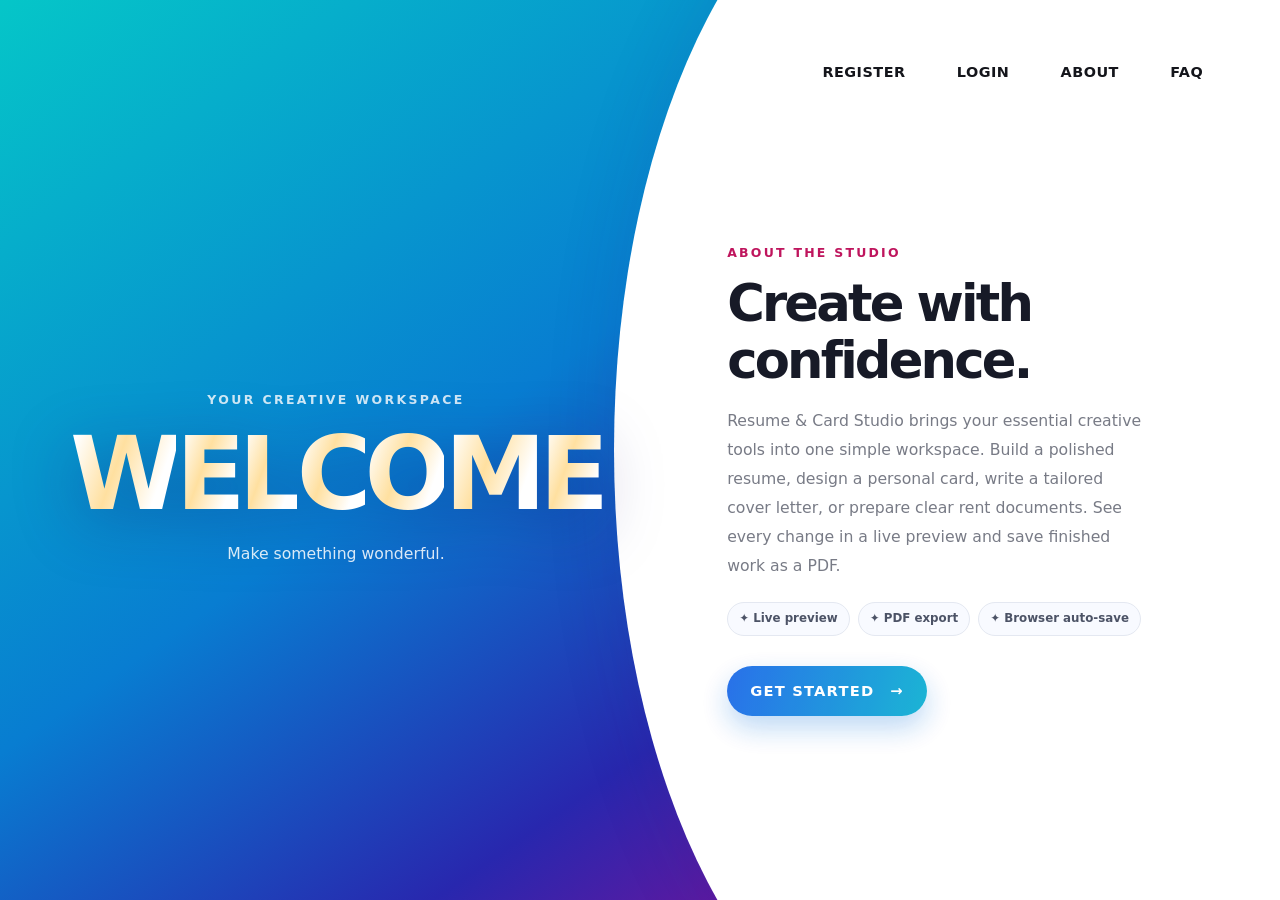
==== commit caf2a3f3: "Add secure mobile website control backend" ====
--- a/index.html
+++ b/index.html
@@ -3,7 +3,7 @@
 <head>
 <meta charset="utf-8">
 <meta name="viewport" content="width=device-width, initial-scale=1, viewport-fit=cover">
-<meta name="description" content="Make resumes, cards, rent receipts, electricity statements and rent agreements online, and save them as PDF."><link rel="manifest" href="manifest.json"><meta name="theme-color" content="#03040b"><link rel="icon" href="icons/icon-192.png"><script src="config.js"></script><title>Resume &amp; Card Studio</title>
+<meta name="description" content="Make resumes, cards, rent receipts, electricity statements and rent agreements online, and save them as PDF."><meta name="referrer" content="strict-origin-when-cross-origin"><meta http-equiv="Content-Security-Policy" content="default-src 'self'; base-uri 'self'; object-src 'none'; form-action 'self' mailto:; img-src 'self' data: blob:; font-src 'self' https://fonts.gstatic.com data:; style-src 'self' 'unsafe-inline' https://fonts.googleapis.com; script-src 'self' 'unsafe-inline' https://accounts.google.com; connect-src 'self' https://accounts.google.com; frame-src https://accounts.google.com; worker-src 'self'; manifest-src 'self'"><link rel="manifest" href="manifest.json"><meta name="theme-color" content="#03040b"><link rel="icon" href="icons/icon-192.png"><title>Resume &amp; Card Studio</title>
 <link rel="stylesheet" href="https://fonts.googleapis.com/css2?family=Bricolage+Grotesque:wght@400;600;800&family=Playfair+Display:ital,wght@1,600&display=swap">
 <style>
 :root{--bg:#eef2f6;--panel:#fff;--ink:#14213d;--mute:#5b6678;--line:#d5dce6;--acc:#2a5bd7;--accsoft:#e3ebfc;box-sizing:border-box;padding-top:env(safe-area-inset-top,0px);padding-bottom:env(safe-area-inset-bottom,0px)}
@@ -233,8 +233,8 @@
 #eye[aria-pressed=true] .sl{stroke-dashoffset:0}
 #auth input::placeholder{color:rgba(255,255,255,.55)}
 body.in #who{white-space:normal;overflow-wrap:anywhere}
-#intro{position:fixed;inset:0;z-index:100;display:grid;place-content:center;justify-items:center;gap:24px;color:#fff;background:radial-gradient(circle at 50% 45%,#1c0e3e,#03040b 72%);animation:iris 1s cubic-bezier(.7,0,.3,1) 2.3s forwards}
-@keyframes iris{from{clip-path:inset(0 0 0 0)}to{clip-path:inset(0 100% 0 0)}}
+#intro{position:fixed;inset:0;z-index:100;display:grid;place-content:center;justify-items:center;gap:24px;color:#fff;background:radial-gradient(circle at 50% 45%,#1c0e3e,#03040b 72%);transform-origin:center;animation:welcomePop 1s cubic-bezier(.2,.85,.22,1) 2.3s forwards}
+@keyframes welcomePop{0%{opacity:1;transform:scale(1);border-radius:0;clip-path:inset(0)}38%{opacity:1;transform:scale(.96);border-radius:24px;clip-path:inset(4% 3% round 28px)}100%{opacity:0;transform:scale(.72) translateY(34px);border-radius:40px;clip-path:inset(16% 22% round 42px)}}
 #intro.gone{display:none}
 .ig{position:relative;width:132px;height:132px;display:grid;place-items:center}
 .ir{position:absolute;inset:0;width:100%;height:100%;transform:rotate(-90deg);filter:drop-shadow(0 0 10px rgba(0,240,255,.8))}
@@ -321,7 +321,7 @@
 #hf{position:fixed;right:16px;bottom:calc(16px + env(safe-area-inset-bottom,0px));z-index:25;display:none;padding:11px 18px;border-radius:99px;border:1px solid rgba(255,255,255,.5);cursor:pointer;font:inherit;font-weight:700;color:#fff;background:linear-gradient(145deg,rgba(255,255,255,.34),rgba(255,255,255,.12));-webkit-backdrop-filter:blur(14px);backdrop-filter:blur(14px);box-shadow:inset 0 1px 0 rgba(255,255,255,.6),0 10px 30px rgba(5,10,40,.4);animation:bob 2.6s ease-in-out infinite}
 @media(max-width:680px){
 #hf{right:14px;bottom:calc(14px + env(safe-area-inset-bottom,0px));width:50px;height:50px;padding:0;border-radius:50%;font-size:0;display:none}
-#hf::before{content:"💬";font-size:1.3rem}
+#hf::before{content:"🤖";font-size:1.3rem}
 body.in.wd #hf{display:flex;align-items:center;justify-content:center}
 #fR,#fC,#fD{padding-bottom:78px}
 #home{padding-bottom:78px}
@@ -490,6 +490,7 @@
 body.in .go{background:linear-gradient(110deg,#ff405e,#c8103e);color:#fff;border:1px solid rgba(255,255,255,.15);box-shadow:0 10px 24px rgba(201,12,56,.22);transition:transform .2s,filter .2s,box-shadow .2s}
 body.in .go:hover{transform:translateY(-2px);filter:brightness(1.08);box-shadow:0 14px 30px rgba(201,12,56,.34)}
 body.in #home{max-width:1240px;padding:14px 0 30px}
+@media(min-width:760px){body.in #home{grid-column:2;grid-row:1;align-self:start;margin:0 auto;padding:30px 0}}
 #home .home-banner{padding:clamp(24px,4vw,42px);margin-bottom:24px;border-radius:28px;background:linear-gradient(115deg,rgba(105,12,38,.78),rgba(54,17,34,.78) 55%,rgba(195,48,48,.38));border-color:rgba(255,144,158,.28);box-shadow:0 24px 70px rgba(0,0,0,.25),inset 0 1px rgba(255,255,255,.12)}
 #home .home-kicker{color:#ffb3c0}
 #home h2{font-size:clamp(1.8rem,4vw,2.7rem);letter-spacing:-.045em;text-shadow:0 8px 36px rgba(0,0,0,.28)}
@@ -532,6 +533,7 @@
 .landing-copy .about-points{display:flex;flex-wrap:wrap;gap:8px;margin-top:22px}
 .landing-copy .about-points span{padding:7px 11px;border:1px solid #e4e8f1;border-radius:999px;background:#f8faff;color:#4c5366;font-size:.74rem;font-weight:700}
 @media(max-width:760px){#welcome{grid-template-columns:1fr;grid-template-rows:minmax(42vh,.9fr) minmax(48vh,1.1fr)}#welcome::after{inset:36% -24% -18% -24%;border-radius:48% 48% 0 0 / 18% 18% 0 0;box-shadow:0 -14px 48px rgba(20,32,120,.09)}body:not(.in):not(.wd) #liquid{inset:0 0 auto 0;width:100%;height:56%}body:not(.in):not(.wd) #liquid::before{inset:9% 20% 6% 13%}.welcome-nav{top:20px;right:20px;gap:18px}.welcome-nav button{font-size:.72rem;color:#fff;text-shadow:0 1px 8px rgba(0,0,0,.35)}.welcome-nav .corner{color:#fff}#welcome .wc{grid-column:1;grid-row:1;align-self:center;justify-self:stretch;width:100%;padding:85px 28px 24px}#welcome .wl{font-size:clamp(3.2rem,15vw,5rem)}#welcome .ws{font-size:.92rem}.landing-copy{grid-column:1;grid-row:2;align-self:center;justify-self:stretch;width:100%;padding:48px 28px 38px}.landing-copy h2{font-size:clamp(1.8rem,8vw,2.5rem)}.landing-copy .eyebrow{font-size:.7rem}}
+@media(max-width:760px){.landing-copy .wgo{position:relative;top:-12px}}
 @media(max-width:400px){.welcome-nav{gap:13px;right:14px}.welcome-nav button{font-size:.66rem}#welcome .wc{padding-left:22px;padding-right:22px}.landing-copy{padding-left:22px;padding-right:22px}}
 @media(prefers-reduced-motion:reduce){body:not(.in):not(.wd) #liquid::before,body:not(.in):not(.wd) #liquid::after{animation:none}}
 
@@ -607,9 +609,12 @@
 body.in .go:hover{box-shadow:0 14px 30px rgba(62,122,242,.38)}
 #home .home-banner{background:linear-gradient(115deg,rgba(5,103,145,.68),rgba(30,48,120,.76) 52%,rgba(119,32,158,.54));border-color:rgba(131,194,255,.3)}
 #home .home-banner::after{background:rgba(19,186,223,.27)}
+#home .home-banner::before{content:"";position:absolute;z-index:-1;width:190px;height:190px;right:86px;top:50%;border:1px solid rgba(190,220,255,.3);border-radius:28px;transform:translateY(-50%) rotate(45deg);box-shadow:0 0 32px rgba(95,185,255,.12),inset 0 0 28px rgba(95,185,255,.06);pointer-events:none}
 .hcard{border-color:rgba(151,199,255,.26);background:linear-gradient(145deg,rgba(52,102,178,.24),rgba(81,52,137,.15));box-shadow:0 18px 42px rgba(2,9,30,.22),inset 0 1px rgba(255,255,255,.12)}
 .hcard:hover,.hcard:focus-visible{border-color:rgba(125,211,255,.72);box-shadow:0 24px 55px rgba(0,0,0,.26),0 0 36px rgba(44,143,231,.22)}
 .hcard .ic{background:linear-gradient(145deg,rgba(21,190,216,.2),rgba(133,67,207,.25));border:1px solid rgba(172,208,255,.14)}
+#home .hcard .ic{position:relative;isolation:isolate;background:none;border:0}
+#home .hcard .ic::before{content:"";position:absolute;z-index:-1;inset:8px;border-radius:12px;background:linear-gradient(145deg,rgba(130,200,255,.25),rgba(205,95,255,.16));border:1px solid rgba(180,210,255,.38);transform:rotate(45deg);box-shadow:0 0 22px rgba(100,175,255,.16)}
 .hcard .go2{color:#123c7d}
 body.in .tips{background:linear-gradient(145deg,rgba(32,79,139,.58),rgba(67,38,118,.52));border-color:rgba(151,199,255,.26)}
 body.in #fR .pg{background:rgba(5,20,49,.34);border-color:rgba(150,198,255,.19)}
@@ -627,6 +632,14 @@
 body.in::before,body.in::after{display:none}
 #auth{background:var(--welcome-gradient)}
 #auth::after{display:none}
+#assistant{position:fixed;z-index:60;right:18px;bottom:calc(82px + env(safe-area-inset-bottom,0px));width:min(390px,calc(100vw - 24px));max-height:min(590px,calc(100dvh - 106px));color:#eef6ff}
+#auth #as{font-size:.84rem;padding:7px 12px}
+.assistant-card{display:grid;grid-template-rows:auto minmax(120px,1fr) auto auto auto;gap:12px;max-height:inherit;padding:17px;border:1px solid rgba(130,196,255,.4);border-radius:22px;background:linear-gradient(150deg,rgba(11,30,58,.98),rgba(11,15,36,.98));box-shadow:0 24px 70px rgba(0,0,0,.48),0 0 32px rgba(55,145,255,.2);backdrop-filter:blur(18px)}
+.assistant-head{display:flex;align-items:center;justify-content:space-between;gap:12px}.assistant-head h2{margin:2px 0 0;color:#fff;font-size:1.1rem}.assistant-head p{margin:0;color:#a9c3df;font-size:.76rem}.assistant-tag{color:#79d9ff;font-size:.6rem;font-weight:850;letter-spacing:.14em}.assistant-head #assistantClose{width:34px;height:34px;border:1px solid rgba(174,213,255,.3);border-radius:50%;background:rgba(255,255,255,.08);color:#fff;font:inherit;cursor:pointer}
+body.in .assistant-head{position:relative;top:auto;height:auto;flex-direction:row;flex-wrap:nowrap;align-items:center;justify-content:space-between;gap:12px;padding:0;background:none;border:0;box-shadow:none}
+.assistant-messages{display:flex;flex-direction:column;gap:9px;min-height:120px;max-height:min(330px,42vh);overflow:auto;padding:4px 2px;overscroll-behavior:contain}.assistant-msg{max-width:90%;padding:10px 12px;border-radius:14px;font-size:.83rem;line-height:1.5;overflow-wrap:anywhere}.assistant-msg.bot{align-self:start;color:#e9f3ff;background:rgba(255,255,255,.09);border:1px solid rgba(153,202,255,.15);border-bottom-left-radius:5px}.assistant-msg.user{align-self:end;color:#fff;background:linear-gradient(110deg,#087ebc,#5848c8);border-bottom-right-radius:5px}.assistant-msg p{margin:0}.assistant-action{margin-top:8px;padding:7px 10px;border:1px solid rgba(126,209,255,.4);border-radius:10px;background:rgba(20,125,200,.2);color:#bcecff;font:inherit;font-size:.75rem;font-weight:750;cursor:pointer}
+.assistant-shortcuts{display:flex;flex-wrap:wrap;gap:6px}.assistant-shortcuts button{padding:6px 9px;border:1px solid rgba(150,201,255,.22);border-radius:99px;background:rgba(255,255,255,.06);color:#d6eaff;font:inherit;font-size:.7rem;cursor:pointer}.assistant-form{display:flex;gap:7px}.assistant-form input{min-width:0;flex:1;border:1px solid rgba(130,196,255,.28);border-radius:12px;background:rgba(3,14,31,.7);color:#fff;padding:10px 12px;font:inherit;font-size:.82rem}.assistant-form input::placeholder{color:#91a9c4}.assistant-form button{padding:0 14px;border:0;border-radius:12px;background:linear-gradient(110deg,#09b6ce,#286ce1);color:#fff;font:inherit;font-size:.8rem;font-weight:800;cursor:pointer}.assistant-note{margin:0;text-align:center;color:#88a5c2;font-size:.65rem}
+@media(max-width:520px){#assistant{right:12px;bottom:calc(76px + env(safe-area-inset-bottom,0px));width:calc(100vw - 24px);max-height:min(560px,calc(100dvh - 92px))}.assistant-card{padding:14px;border-radius:19px}.assistant-messages{max-height:min(300px,38vh)}}
 </style>
 </head>
 <body>
@@ -634,7 +647,8 @@
 <div id="hii" class="hide" role="dialog" aria-live="polite" aria-label="Greeting"><div class="hh"><span class="wave" aria-hidden="true">👋</span><h2>Hii, <span id="hn"></span>!</h2><p>Let’s build your resume.</p><button class="go" id="hg" type="button">Let’s go →</button></div></div>
 <div id="intro" aria-hidden="true"><div class="ig"><svg viewBox="0 0 120 120" class="ir"><circle cx="60" cy="60" r="52"/></svg><i class="rp r1"></i><i class="rp r2"></i><i class="rp r3"></i><span class="ie">📄🎨</span></div><p class="it">Resume &amp; Card Studio</p><div class="ib"><i></i></div></div>
 <div id="help" class="hide" role="dialog" aria-modal="true" aria-label="Contact support"><div class="hb"><button type="button" id="hx" aria-label="Close">✕</button><h2>Need help?</h2><p>Facing any problem with the service? Contact us:</p><p class="note2">⚠️ The Backup file contains your account details. Keep it private — do not share it or upload it anywhere public.</p><a class="hl" href="tel:+917328048009">📞 7328048009</a><a class="hl" href="mailto:swayangshree8@gmail.com?subject=Resume%20%26%20Card%20Studio%20-%20Problem">✉️ swayangshree8@gmail.com</a><label>Describe your problem<textarea id="hm" rows="4" placeholder="Write your problem here"></textarea></label><button class="go" id="hs" type="button">Send email</button></div></div>
-<button id="hf" type="button" aria-label="Need help?">💬 Need help?</button>
+<section id="assistant" class="hide" role="dialog" aria-labelledby="assistantTitle" aria-modal="false"><div class="assistant-card"><header class="assistant-head"><div><span class="assistant-tag">INSTANT SITE GUIDE</span><h2 id="assistantTitle">Studio Assistant</h2><p>Ask how to use any tool</p></div><button type="button" id="assistantClose" aria-label="Close assistant">✕</button></header><div id="assistantMessages" class="assistant-messages" aria-live="polite"><div class="assistant-msg bot">Hi! I can guide you through resumes, cards, cover letters, bills and PDF export. What would you like to make?</div></div><div class="assistant-shortcuts"><button type="button" data-ai-prompt="How do I make a resume?">📄 Resume</button><button type="button" data-ai-prompt="How do I design a card?">🎨 Cards</button><button type="button" data-ai-prompt="How do I make a rent receipt?">🏠 Rent &amp; Bills</button></div><form id="assistantForm" class="assistant-form"><input id="assistantInput" type="text" maxlength="240" placeholder="Ask a question…" autocomplete="off" aria-label="Ask the Studio Assistant"><button type="submit" aria-label="Send question">Send</button></form><p class="assistant-note">Quick local guide · Your question stays in this browser</p></div></section>
+<button id="hf" type="button" aria-label="Ask Studio Assistant">🤖 Ask Assistant</button>
 <button id="mo" type="button" aria-label="Open menu">☰</button>
 <section id="welcome"><nav class="welcome-nav" aria-label="Main navigation"><button type="button" id="navReg">REGISTER</button><button type="button" id="wl" class="corner">LOGIN</button><button type="button" id="navAbout">ABOUT</button><button type="button" id="navFaq">FAQ</button></nav><div class="wc"><p class="wk">YOUR CREATIVE WORKSPACE</p><h1 class="wl" aria-label="Welcome"><span style="--i:0">W</span><span style="--i:1">E</span><span style="--i:2">L</span><span style="--i:3">C</span><span style="--i:4">O</span><span style="--i:5">M</span><span style="--i:6">E</span></h1><p class="ws">Make something wonderful.</p></div><div class="landing-copy"><p class="eyebrow">ABOUT THE STUDIO</p><h2 id="about">Create with confidence.</h2><p>Resume &amp; Card Studio brings your essential creative tools into one simple workspace. Build a polished resume, design a personal card, write a tailored cover letter, or prepare clear rent documents. See every change in a live preview and save finished work as a PDF.</p><div class="about-points"><span>✦ Live preview</span><span>✦ PDF export</span><span>✦ Browser auto-save</span></div><button type="button" id="wg" class="wgo">GET STARTED <span aria-hidden="true">→</span></button></div></section>
 <section id="auth"><div id="glow"></div><div class="cn"><button type="button" id="lg" class="corner2 pri">Log in</button><button type="button" id="lc" class="corner2">Sign up</button></div><i class="orb o1"></i><i class="orb o2"></i><i class="orb o3"></i><div class="hero"><p class="hk">✨ Resume · Cards · Rent &amp; Bills</p><h2>Create beautiful <em>documents</em> in minutes</h2><p class="hs">Pick a template, fill in the boxes and save a clean PDF. Your work is saved automatically, so you can come back and continue anytime.</p><ul class="hf"><li>📄 <b>9 resume templates</b> with photo, certificates and a live preview</li><li>🎨 <b>Cards</b> for birthdays, invitations, greetings and profiles</li><li>🏠 <b>Rent receipt</b>, electricity statement and rent agreement</li></ul><button type="button" class="hcta" id="hl">Log in to get started →</button>
@@ -752,7 +766,8 @@
 var nm='<h2>'+esc($("n").value)+'</h2><p class="t">'+esc($("ti").value)+'</p>';
 if(t==="Sidebar"||t==="Creative"){R.innerHTML='<aside>'+pic()+'<h3>Contact</h3>'+cl.map(function(x){return'<p>'+esc(x)+'</p>'}).join("")+edh+ceh+skh+'</aside><div>'+nm+sum+exh+'</div>'}
 else{R.innerHTML='<div class="hd">'+pic()+nm+'<p>'+cl.map(esc).join(" &nbsp;|&nbsp; ")+'</p></div>'+(t==="Compact"?'<div class="cols">':'')+sum+exh+edh+ceh+skh+(t==="Compact"?'</div>':'')}}
-function pic(){return PHOTO?'<img class="pic" alt="Profile photo" src="'+PHOTO+'">':'<div class="pic ph" data-ph="1" title="Add photo">📷</div>'}
+function safePhoto(v){return typeof v==="string"&&v.length<=400000&&/^data:image\/jpeg;base64,[A-Za-z0-9+/]+={0,2}$/.test(v)?v:""}
+function pic(){PHOTO=safePhoto(PHOTO);return PHOTO?'<img class="pic" alt="Profile photo" src="'+PHOTO+'">':'<div class="pic ph" data-ph="1" title="Add photo">📷</div>'}
 function drawR0(){
   var r=$("resume");r.style.setProperty("--rc",rc);
   var h=pic()+'<h2>'+esc($("n").value)+'</h2><p class="t">'+esc($("ti").value)+'</p><div class="c">'+[$("em").value,$("ph").value,$("ci").value].filter(Boolean).map(esc).join(" &nbsp;|&nbsp; ")+'</div>';
@@ -764,6 +779,7 @@
   r.innerHTML=h;
 }
 function drawC(){
+  PHOTO=safePhoto(PHOTO);
   var c=$("card"),t=themes[th],vc=$("ct").value==="Visiting card";
   c.style.background=t[0];c.style.color=t[1];var pf=$("ct").value==="Profile card";c.className="l-"+$("cl").value.toLowerCase()+(c.classList.contains("hide")?" hide":"");c.style.maxWidth=vc?"460px":pf?"380px":"500px";c.style.aspectRatio=vc?"3.5/2":pf?"4/5":"5/7";
   var d=$("cd").value,dl=d?'<p class="by">'+esc(d)+'</p>':"";
@@ -788,8 +804,9 @@
 function snap(){var o={rc:rc,th:th,photo:PHOTO};IDS.forEach(function(i){o[i]=$(i).value});return o}
 var DEF=snap();
 function swAll(){sw($("rsw"),rcol,function(){return rcol.indexOf(rc)},function(i){rc=rcol[i]});sw($("csw"),themes,function(){return th},function(i){th=i})}
-function apply(o){IDS.forEach(function(i){var v=o[i]!==undefined?o[i]:(DEF&&DEF[i]);if(v!==undefined)$(i).value=v});if(o.rc)rc=o.rc;if(typeof o.th==="number")th=o.th;PHOTO=o.photo||"";swAll()}
-function st(k,v){try{if(v===undefined)return localStorage.getItem(k);localStorage.setItem(k,v)}catch(e){return null}}
+function apply(o){if(!o||typeof o!=="object"||Array.isArray(o))o=DEF||{};IDS.forEach(function(i){var v=o[i]!==undefined?o[i]:(DEF&&DEF[i]);if(typeof v==="string"&&v.length<=10000)$(i).value=v;else if(typeof v==="number"&&Number.isFinite(v))$(i).value=String(v);else if(DEF&&typeof DEF[i]==="string")$(i).value=DEF[i]});rc=rcol.indexOf(o.rc)>=0?o.rc:rcol[0];th=Number.isInteger(o.th)&&o.th>=0&&o.th<themes.length?o.th:0;PHOTO=safePhoto(o.photo);swAll()}
+function st(k,v){try{if(v===undefined)return localStorage.getItem(k);localStorage.setItem(k,v);return true}catch(e){return null}}
+function rm(k){try{localStorage.removeItem(k);return true}catch(e){return false}}
 function users(){try{return JSON.parse(st("rcs_users")||"{}")}catch(e){return{}}}
 var KDF_ITERATIONS=310000;
 function hex(bytes){return Array.from(new Uint8Array(bytes)).map(function(x){return x.toString(16).padStart(2,"0")}).join("")}
@@ -799,11 +816,11 @@
 function sealData(value,key){var iv=crypto.getRandomValues(new Uint8Array(12)),bytes=new TextEncoder().encode(JSON.stringify(value));return crypto.subtle.encrypt({name:"AES-GCM",iv:iv},key,bytes).then(function(ct){return JSON.stringify({v:1,alg:"AES-GCM",iv:toB64(iv),ct:toB64(ct)})})}
 function openData(raw,key){var box=JSON.parse(raw);if(!box||box.v!==1||box.alg!=="AES-GCM"||!box.iv||!box.ct)throw new Error("This data is not an encrypted vault.");return crypto.subtle.decrypt({name:"AES-GCM",iv:fromB64(box.iv)},key,fromB64(box.ct)).then(function(p){return JSON.parse(new TextDecoder().decode(p))})}
 var ctm;
-function save(){if(!U||!VAULT_KEY)return Promise.resolve(false);var s=snap(),u=U,seq=++saveSeq;return sealData(s,VAULT_KEY).then(function(v){if(seq===saveSeq&&U===u){st("rcs_d_"+u,v);return true}return false}).catch(function(){warn("Secure save failed. Keep this page open and try again.");return false})}
+function save(){if(!U||!VAULT_KEY)return Promise.resolve(false);var s=snap(),u=U,seq=++saveSeq;return sealData(s,VAULT_KEY).then(function(v){if(seq===saveSeq&&U===u){if(st("rcs_d_"+u,v)!==true){warn("Browser storage is full or unavailable. Download a backup before continuing.");return false}return true}return false}).catch(function(){warn("Secure save failed. Keep this page open and try again.");return false})}
 function dl(name,text){function fb(){var a=document.createElement("a");a.href=URL.createObjectURL(new Blob([text],{type:"application/json"}));a.download=name;document.body.appendChild(a);a.click();a.remove()}
   try{if(window.claude&&claude.use){claude.use("downloads").then(function(x){if(x)x.save({filename:name,data:text}).catch(function(){});else fb()}).catch(fb);return}}catch(e){}fb()}
 function backup(){if(!U){warn("Sign in before creating an encrypted backup.");return}var u=U;save().then(function(ok){var record;try{record=JSON.parse(st("rcs_d_"+u)||"null")}catch(e){}if(!ok||!record||record.alg!=="AES-GCM"){warn("Could not create an encrypted backup. Please try again.");return}var o={app:"resume-card-studio",users:{}};o.users[u]=users()[u];o.data={};o.data[u]=record;dl("resume-card-backup.json",JSON.stringify(o,null,1))})}
-function restore(f){$("am").className="hint";var r=new FileReader();r.onload=function(){try{var o=JSON.parse(r.result);if(o.app!=="resume-card-studio"||!o.users||!o.data)throw 0;var a=users();Object.keys(o.users).forEach(function(u){if(typeof o.users[u]!=="string"||!o.data[u]||o.data[u].alg!=="AES-GCM")throw 0;a[u]=o.users[u]});Object.keys(o.data).forEach(function(u){if(!a[u]||o.data[u].alg!=="AES-GCM")throw 0});Object.keys(o.data).forEach(function(u){st("rcs_d_"+u,JSON.stringify(o.data[u]))});st("rcs_users",JSON.stringify(a));$("am").className="hint ok";$("am").textContent="Encrypted backup restored. Sign in with each account password to unlock it."}catch(e){$("am").textContent="That backup is invalid or contains unencrypted data. No data was restored."}};r.readAsText(f)}
+function restore(f){$("am").className="hint";if(!f||f.size>3*1024*1024){$("am").textContent="Backup file is too large or unavailable (maximum 3 MB).";return}var r=new FileReader();r.onerror=function(){$("am").textContent="Could not read that backup file."};r.onload=function(){var importedKey="";try{var o=JSON.parse(r.result);if(!o||o.app!=="resume-card-studio"||!o.users||!o.data||Array.isArray(o.users)||Array.isArray(o.data))throw 0;var keys=Object.keys(o.users),dataKeys=Object.keys(o.data);if(keys.length!==1||dataKeys.length!==1||keys[0]!==dataKeys[0])throw 0;var u=keys[0],credential=o.users[u],box=o.data[u];if(!/^[a-z0-9_.+@-]{3,64}$/.test(u)||u==="__proto__"||u==="constructor"||u==="prototype"||typeof credential!=="string"||!/^v2\$[1-9][0-9]{5,6}\$[a-f0-9]{32,128}\$[a-f0-9]{64}$/.test(credential))throw 0;if(!box||box.v!==1||box.alg!=="AES-GCM"||typeof box.iv!=="string"||typeof box.ct!=="string"||box.iv.length>64||box.ct.length>4*1024*1024||!/^[A-Za-z0-9+/]+={0,2}$/.test(box.iv)||!/^[A-Za-z0-9+/]+={0,2}$/.test(box.ct)||atob(box.iv).length!==12)throw 0;var a=users();if(Object.prototype.hasOwnProperty.call(a,u)||st("rcs_d_"+u)!==null)throw new Error("exists");importedKey="rcs_d_"+u;if(st(importedKey,JSON.stringify(box))!==true)throw 0;a[u]=credential;if(st("rcs_users",JSON.stringify(a))!==true)throw 0;importedKey="";$("am").className="hint ok";$("am").textContent="Encrypted backup restored. Sign in with its account password to unlock it."}catch(e){if(importedKey)rm(importedKey);$("am").textContent=e&&e.message==="exists"?"That username already exists here. Sign in or use a different browser profile; existing data was not replaced.":"That backup is invalid, too large, or uses an unsupported format. No existing account was replaced."}};r.readAsText(f)}
 $("auth").addEventListener("pointermove",function(e){var r=this.getBoundingClientRect();this.style.setProperty("--mx",(e.clientX-r.left)+"px");this.style.setProperty("--my",(e.clientY-r.top)+"px")});
 function shake(){var b=document.querySelector("#auth .box");b.classList.remove("shake");void b.offsetWidth;b.classList.add("shake");$("ap").classList.add("bad");$("au").classList.add("bad");$("ap").value="";$("ap").focus()}
 var hiiT,hiiPending=false,lastT="";
@@ -813,7 +830,7 @@
 function hiiHide(){var h=$("hii");if(h.classList.contains("hide"))return;h.classList.add("out");setTimeout(function(){h.classList.add("hide");h.classList.remove("out")},300)}
 document.addEventListener("keydown",function(e){if(e.key==="Escape")hiiHide()});
 function done(){var w=$("welcome");if(document.body.classList.contains("wd")||w.classList.contains("wx"))return;w.classList.add("wx");setTimeout(function(){document.body.classList.add("wd");if(hiiPending){hiiPending=false;if(lastT==="R")hiiShow()}},550)}
-var intro=$("intro");intro.addEventListener("animationend",function(e){if(e.animationName==="iris")intro.classList.add("gone")});
+var intro=$("intro");intro.addEventListener("animationend",function(e){if(e.animationName==="welcomePop")intro.classList.add("gone")});
 setTimeout(function(){document.body.classList.add("ready")},2300);setTimeout(function(){intro.classList.add("gone")},3600);
 if(window.matchMedia&&matchMedia("(prefers-reduced-motion: reduce)").matches){intro.classList.add("gone");document.body.classList.add("ready")}
 $("wg").onclick=function(){done();setTimeout(function(){openAuth("in")},600)};
@@ -826,7 +843,7 @@
 function gaccount(){warn("Google sign-in is paused because this static app cannot protect its local vault with a Google password. Use a local username and password account.")}
 if(GOOGLE_CLIENT_ID){var gs=document.createElement("script");gs.src="https://accounts.google.com/gsi/client";gs.async=true;document.head.appendChild(gs)}
 $("eye").onclick=function(){var p=$("ap"),s=p.type==="password";p.type=s?"text":"password";this.setAttribute("aria-pressed",String(s));this.setAttribute("aria-label",s?"Hide password":"Show password");p.focus()};
-function setPhoto(f){var r=new FileReader();r.onload=function(){var im=new Image();im.onload=function(){var s=240,c=document.createElement("canvas");c.width=c.height=s;var x=c.getContext("2d"),m=Math.min(im.width,im.height);x.drawImage(im,(im.width-m)/2,(im.height-m)/2,m,m,0,0,s,s);PHOTO=c.toDataURL("image/jpeg",.85);draw()};im.src=r.result};r.readAsDataURL(f)}
+function setPhoto(f){if(!f||f.size>5*1024*1024||!["image/jpeg","image/png","image/webp"].includes(f.type)){warn("Choose a JPG, PNG, or WebP photo under 5 MB.");return}var r=new FileReader();r.onerror=function(){warn("Could not read that photo. Please choose another file.")};r.onload=function(){var im=new Image();im.onerror=function(){warn("That photo file could not be opened.")};im.onload=function(){var s=240,c=document.createElement("canvas");c.width=c.height=s;var x=c.getContext("2d"),m=Math.min(im.width,im.height);x.drawImage(im,(im.width-m)/2,(im.height-m)/2,m,m,0,0,s,s);PHOTO=c.toDataURL("image/jpeg",.85);draw()};im.src=r.result};r.readAsDataURL(f)}
 $("pf").onchange=function(){if(this.files[0])setPhoto(this.files[0])};
 $("pbox").onclick=function(){$("pf").click()};$("pbox").onkeydown=function(e){if(e.key==="Enter"||e.key===" "){e.preventDefault();$("pf").click()}};
 ["dragenter","dragover"].forEach(function(n){$("pbox").addEventListener(n,function(e){e.preventDefault();this.classList.add("dr")})});
@@ -875,9 +892,16 @@
 $("px").onclick=function(){PHOTO="";$("pf").value="";draw()};
 function helpOpen(v){$("help").classList.toggle("hide",!v);if(v)$("hm").focus()}
 $("navFaq").onclick=function(){helpOpen(true)};
-$("hp").onclick=$("ah").onclick=$("hf").onclick=function(){helpOpen(true)};$("fth").onclick=function(e){e.preventDefault();helpOpen(true)};$("hx").onclick=function(){helpOpen(false)};
+$("hp").onclick=$("ah").onclick=function(){helpOpen(true)};$("fth").onclick=function(e){e.preventDefault();helpOpen(true)};$("hx").onclick=function(){helpOpen(false)};
 $("help").addEventListener("click",function(e){if(e.target===this)helpOpen(false)});
-document.addEventListener("keydown",function(e){if(e.key==="Escape")helpOpen(false)});
+function studioAnswer(q){var s=q.toLowerCase();if(/pdf|print|download|save as|export/.test(s))return{text:"To save your work as a PDF, open the tool you are using and tap “Save as PDF (Print)”. In the print window, choose “Save as PDF”.",route:null};if(/resume|\bcv\b|biodata|curriculum/.test(s))return{text:"Open Resume Maker, fill in your name, contact details, summary, experience, education and skills. Choose a template and color; the live preview updates as you type.",route:"resume",label:"Open Resume Maker"};if(/card|birthday|invitation|greeting|visiting/.test(s))return{text:"Open Card Designer, choose a card type and layout, then add your heading, message, date and name. Pick a color and save as PDF when ready.",route:"card",label:"Open Card Designer"};if(/rent|bill|electric|agreement|receipt|tenant|landlord/.test(s))return{text:"Open Rent & Bills, choose the document type, enter the landlord, tenant and property details, then review the preview and save as PDF.",route:"docs",label:"Open Rent & Bills"};if(/cover letter|application letter|job letter/.test(s))return{text:"Open Cover Letter, enter your details, the job and company, then edit the letter text. Check the live preview and save as PDF.",route:"coverletter",label:"Open Cover Letter"};if(/photo|picture|image/.test(s))return{text:"In Resume Maker, use the Profile photo box to choose a photo. It is optional; you can remove it with the Remove photo button.",route:"resume",label:"Open Resume Maker"};if(/template|design|style|color/.test(s))return{text:"In Resume Maker, use the Template and Color controls near the bottom of the form. In Card Designer, choose a layout and color to change its look.",route:"resume",label:"Open Resume Maker"};if(/backup|restore|lost|data|save|remember/.test(s))return{text:"Your work saves automatically in this browser. Use Backup in the menu to download an encrypted backup, and keep that file private. To move work to another browser, restore that backup there.",route:null};if(/login|log in|account|password|sign up/.test(s))return{text:"Use the account you created in this browser to log in. This static site stores accounts and work locally in the browser; it does not provide server-based account recovery.",route:null};return{text:"I can help with making a resume, designing a card, creating rent or bill documents, writing a cover letter, adding a photo, choosing a template, PDF export, and backups. Try one of the buttons below or ask about one of those tasks.",route:null}}
+function addStudioMessage(text,kind,route,label){var box=document.createElement("div");box.className="assistant-msg "+kind;var p=document.createElement("p");p.textContent=text;box.appendChild(p);if(route){var b=document.createElement("button");b.type="button";b.className="assistant-action";b.textContent=label;b.onclick=function(){studioAssistant(false);location.hash=route};box.appendChild(b)}$("assistantMessages").appendChild(box);$("assistantMessages").scrollTop=$("assistantMessages").scrollHeight}
+function askStudio(q){var value=q.trim();if(!value)return;addStudioMessage(value,"user");$("assistantInput").value="";var answer=studioAnswer(value);addStudioMessage(answer.text,"bot",answer.route,answer.label)}
+function studioAssistant(open){$("assistant").classList.toggle("hide",!open);if(open)setTimeout(function(){$("assistantInput").focus()},0)}
+$("hf").onclick=function(){studioAssistant(true)};$("assistantClose").onclick=function(){studioAssistant(false)};
+$("assistantForm").onsubmit=function(e){e.preventDefault();askStudio($("assistantInput").value)};
+document.querySelectorAll("[data-ai-prompt]").forEach(function(b){b.onclick=function(){askStudio(b.getAttribute("data-ai-prompt"))}});
+document.addEventListener("keydown",function(e){if(e.key==="Escape"){helpOpen(false);studioAssistant(false)}});
 function nl(v){return v.split("\n").filter(function(x){return x.trim()}).length}
 var RX={
  ex:function(v){var n=nl(v);return !n?"😴":(n>=2&&/%|\d{2,}/.test(v))?"📈":n===1?"🙂":n===2?"😃":n<5?"😍":n<8?"🤩":"🚀"},
@@ -912,19 +936,26 @@
 $("otpInput").addEventListener("keydown",function(e){if(e.key==="Enter"){e.preventDefault();$("otpVerify").click()}});
 document.querySelectorAll("#auth input").forEach(function(el){var tgt;el.addEventListener("input",function(){el.classList.add("typing");clearTimeout(tgt);tgt=setTimeout(function(){el.classList.remove("typing")},500)});el.addEventListener("blur",function(){el.classList.remove("typing")})});
 $("otpBack").onclick=function(){otpPending=null;clearInterval(otpCdT);showOTPStep(false)};
+var LOGIN_LIMIT=5,LOGIN_LOCK_MS=60000;
+function loginMap(){try{var v=JSON.parse(st("rcs_login_limiter")||"{}");return v&&typeof v==="object"&&!Array.isArray(v)?v:{}}catch(e){return{}}}
+function loginWait(u){var r=loginMap()[u];return r&&Number(r.until)>Date.now()?Number(r.until)-Date.now():0}
+function recordLoginFailure(u,m){var all=loginMap(),r=all[u]||{fails:0,until:0};r.fails=(Number(r.fails)||0)+1;r.last=Date.now();if(r.fails>=LOGIN_LIMIT){r.until=Date.now()+LOGIN_LOCK_MS;r.fails=0}all[u]=r;Object.keys(all).sort(function(a,b){return(Number(all[a].last)||0)-(Number(all[b].last)||0)}).slice(0,Math.max(0,Object.keys(all).length-20)).forEach(function(k){delete all[k]});st("rcs_login_limiter",JSON.stringify(all));var wait=loginWait(u);m.textContent=wait?"Too many incorrect attempts. Try again in "+Math.ceil(wait/1000)+" seconds.":"Username or password is incorrect.";shake();$("ap").value=""}
+function clearLoginFailures(u){var all=loginMap();delete all[u];st("rcs_login_limiter",JSON.stringify(all))}
 $("af").onsubmit=function(e){e.preventDefault();$("am").className="hint";$("au").classList.remove("bad");$("ap").classList.remove("bad");var u=$("au").value.trim().toLowerCase(),p=$("ap").value,m=$("am");
   if(u.length<3){m.textContent="Username must be at least 3 characters.";return}
+  if(u.length>64||u==="__proto__"||u==="constructor"||u==="prototype"){m.textContent="Choose a username with 3 to 64 characters.";return}
   if(!/^[a-z0-9_.+@-]+$/.test(u)){m.textContent="Use only letters, numbers and . _ - + @ in the username or email.";return}
   if(u.indexOf("@")>-1&&!/^[^@\s]+@[^@\s]+\.[^@\s]+$/.test(u)){m.textContent="Please enter a valid email address.";return}
   if(p.length<6){m.textContent="Password must be at least 6 characters.";return}
+  if(mode==="in"){var wait=loginWait(u);if(wait){m.textContent="Too many incorrect attempts. Try again in "+Math.ceil(wait/1000)+" seconds.";return}}
   var all0=users();
   if(mode==="in"&&all0[u]==="google"){m.textContent="This account signs in with Google. Use \u201cContinue with Google\u201d below.";return}
   if(mode==="up"){var salt=genSalt();hash(p,salt).then(function(mat){var all=users();if(all[u]){m.textContent="That username is taken. Try another one.";return}startOTP(u,"v2$"+KDF_ITERATIONS+"$"+salt+"$"+mat.hash,p);$("ap").value=""}).catch(function(){m.textContent="Secure account storage is unavailable in this browser."});return}
   var stored=all0[u]||"",parts=stored.split("$");
-  if(parts[0]==="v2"&&parts.length===4){var it=Number(parts[1]);if(!Number.isInteger(it)||it<100000||it>1000000){m.textContent="This account record is invalid.";return}hash(p,parts[2],it).then(function(mat){if(mat.hash===parts[3])enter(u,1,mat.key);else{m.textContent="Wrong password. Please try again.";shake()}$("ap").value=""}).catch(function(){m.textContent="Secure account storage is unavailable in this browser."})}
-  else if(parts.length===2){oldHash(p,parts[0]).then(function(h){if(h===parts[1]){var ns=genSalt();hash(p,ns).then(function(mat){var all=users();all[u]="v2$"+KDF_ITERATIONS+"$"+ns+"$"+mat.hash;st("rcs_users",JSON.stringify(all));enter(u,1,mat.key)}).catch(function(){m.textContent="Could not secure this account."})}else{m.textContent="Wrong password. Please try again.";shake()}$("ap").value=""})}
-  else if(stored){hashLegacy(p).then(function(h){if(h===stored){var ns=genSalt();hash(p,ns).then(function(mat){var all=users();all[u]="v2$"+KDF_ITERATIONS+"$"+ns+"$"+mat.hash;st("rcs_users",JSON.stringify(all));enter(u,1,mat.key)}).catch(function(){m.textContent="Could not secure this account."})}else{m.textContent="Wrong password. Please try again.";shake()}$("ap").value=""})}
-  else{m.textContent="No account found with that username.";shake();$("ap").value=""}};
+  if(parts[0]==="v2"&&parts.length===4){var it=Number(parts[1]);if(!Number.isInteger(it)||it<100000||it>1000000){recordLoginFailure(u,m);return}hash(p,parts[2],it).then(function(mat){if(mat.hash===parts[3]){clearLoginFailures(u);enter(u,1,mat.key)}else recordLoginFailure(u,m)}).catch(function(){m.textContent="Secure account storage is unavailable in this browser."})}
+  else if(parts.length===2){oldHash(p,parts[0]).then(function(h){if(h===parts[1]){var ns=genSalt();hash(p,ns).then(function(mat){var all=users();all[u]="v2$"+KDF_ITERATIONS+"$"+ns+"$"+mat.hash;st("rcs_users",JSON.stringify(all));clearLoginFailures(u);enter(u,1,mat.key)}).catch(function(){m.textContent="Could not secure this account."})}else recordLoginFailure(u,m)}).catch(function(){m.textContent="Secure account storage is unavailable in this browser."})}
+  else if(stored){hashLegacy(p).then(function(h){if(h===stored){var ns=genSalt();hash(p,ns).then(function(mat){var all=users();all[u]="v2$"+KDF_ITERATIONS+"$"+ns+"$"+mat.hash;st("rcs_users",JSON.stringify(all));clearLoginFailures(u);enter(u,1,mat.key)}).catch(function(){m.textContent="Could not secure this account."})}else recordLoginFailure(u,m)}).catch(function(){m.textContent="Secure account storage is unavailable in this browser."})}
+  else{recordLoginFailure(u,m)}};
 $("out").onclick=function(){save().finally(function(){U=null;VAULT_KEY=null;st("rcs_cur","");document.body.classList.remove("in");$("au").value=st("rcs_last")||"";openAuth("in")})};
 draw();
 var lu=st("rcs_last");if(lu)$("au").value=lu;
@@ -932,5 +963,7 @@
 route();
 if("serviceWorker" in navigator){navigator.serviceWorker.register("sw.js").catch(function(){})}
 </script>
+<script src="webcontrol/webcontrol-config.js"></script>
+<script src="webcontrol/site-client.js" defer></script>
 </body>
 </html>
